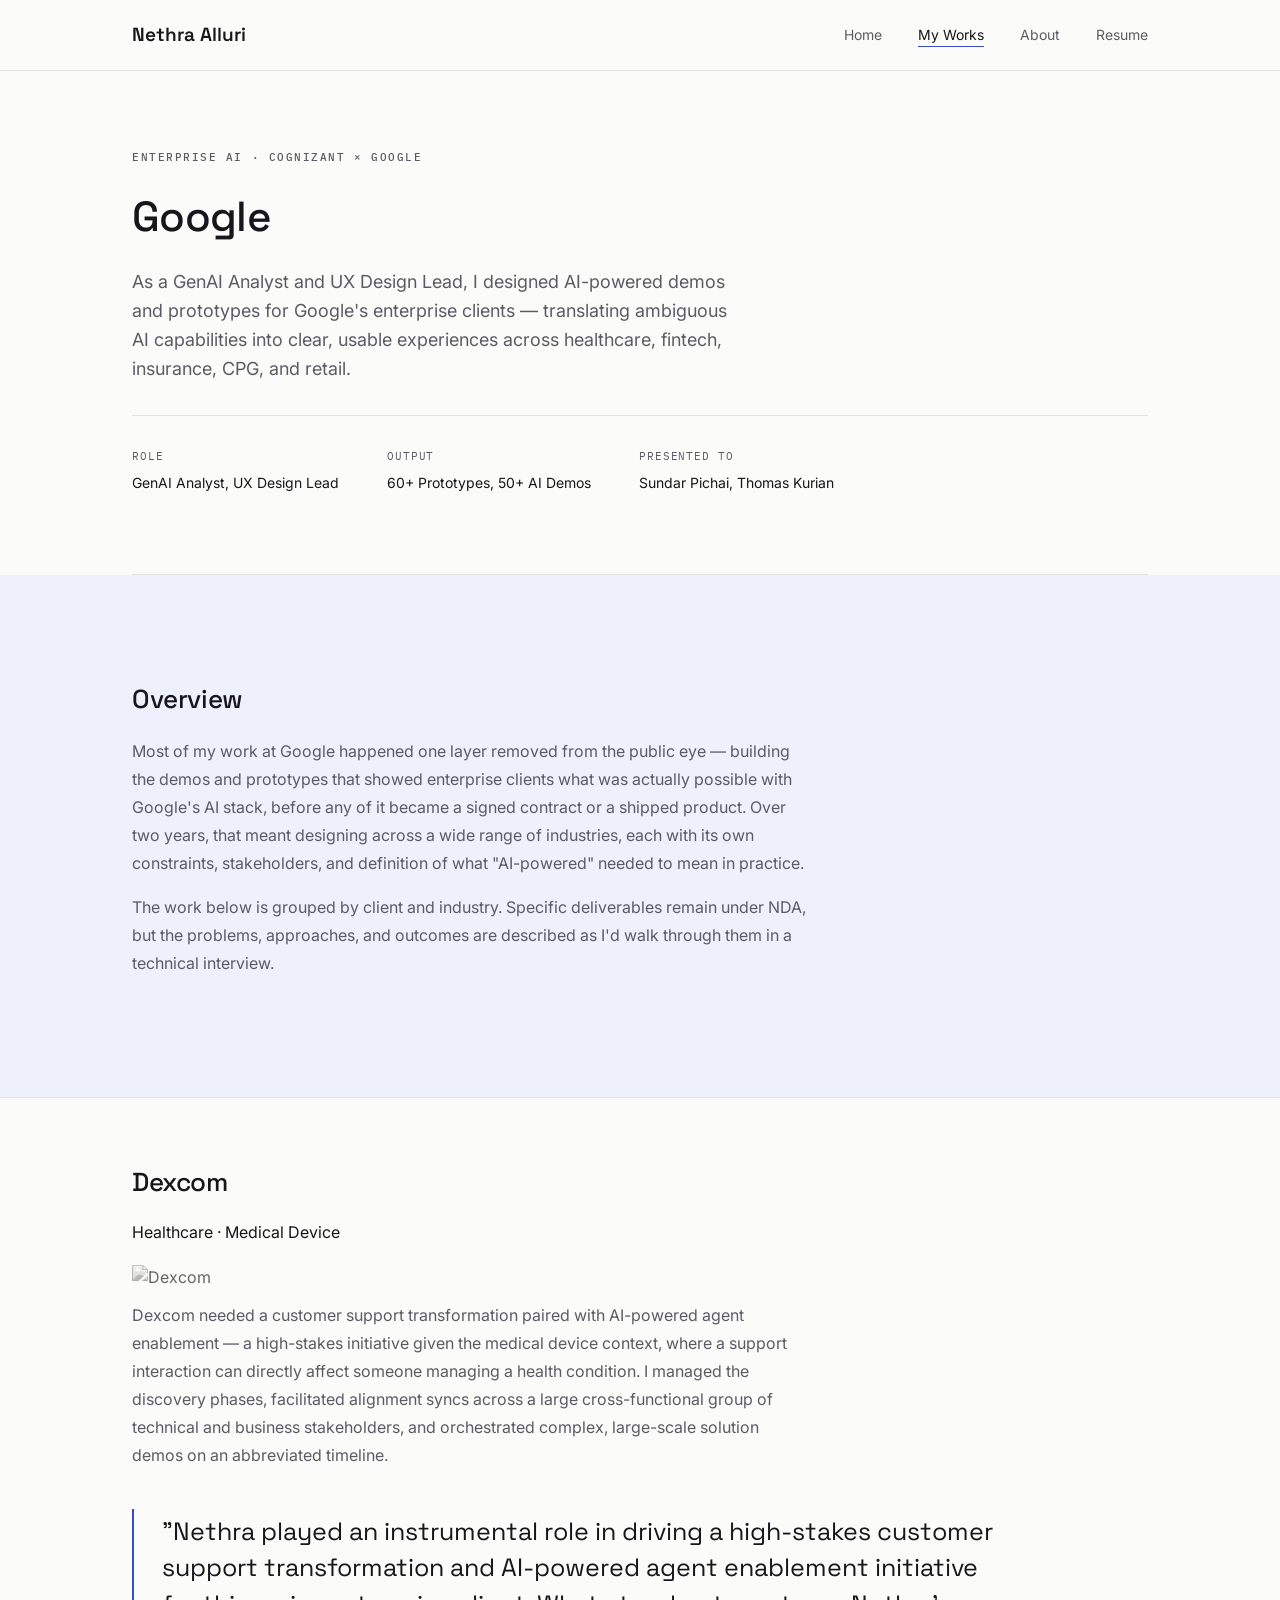
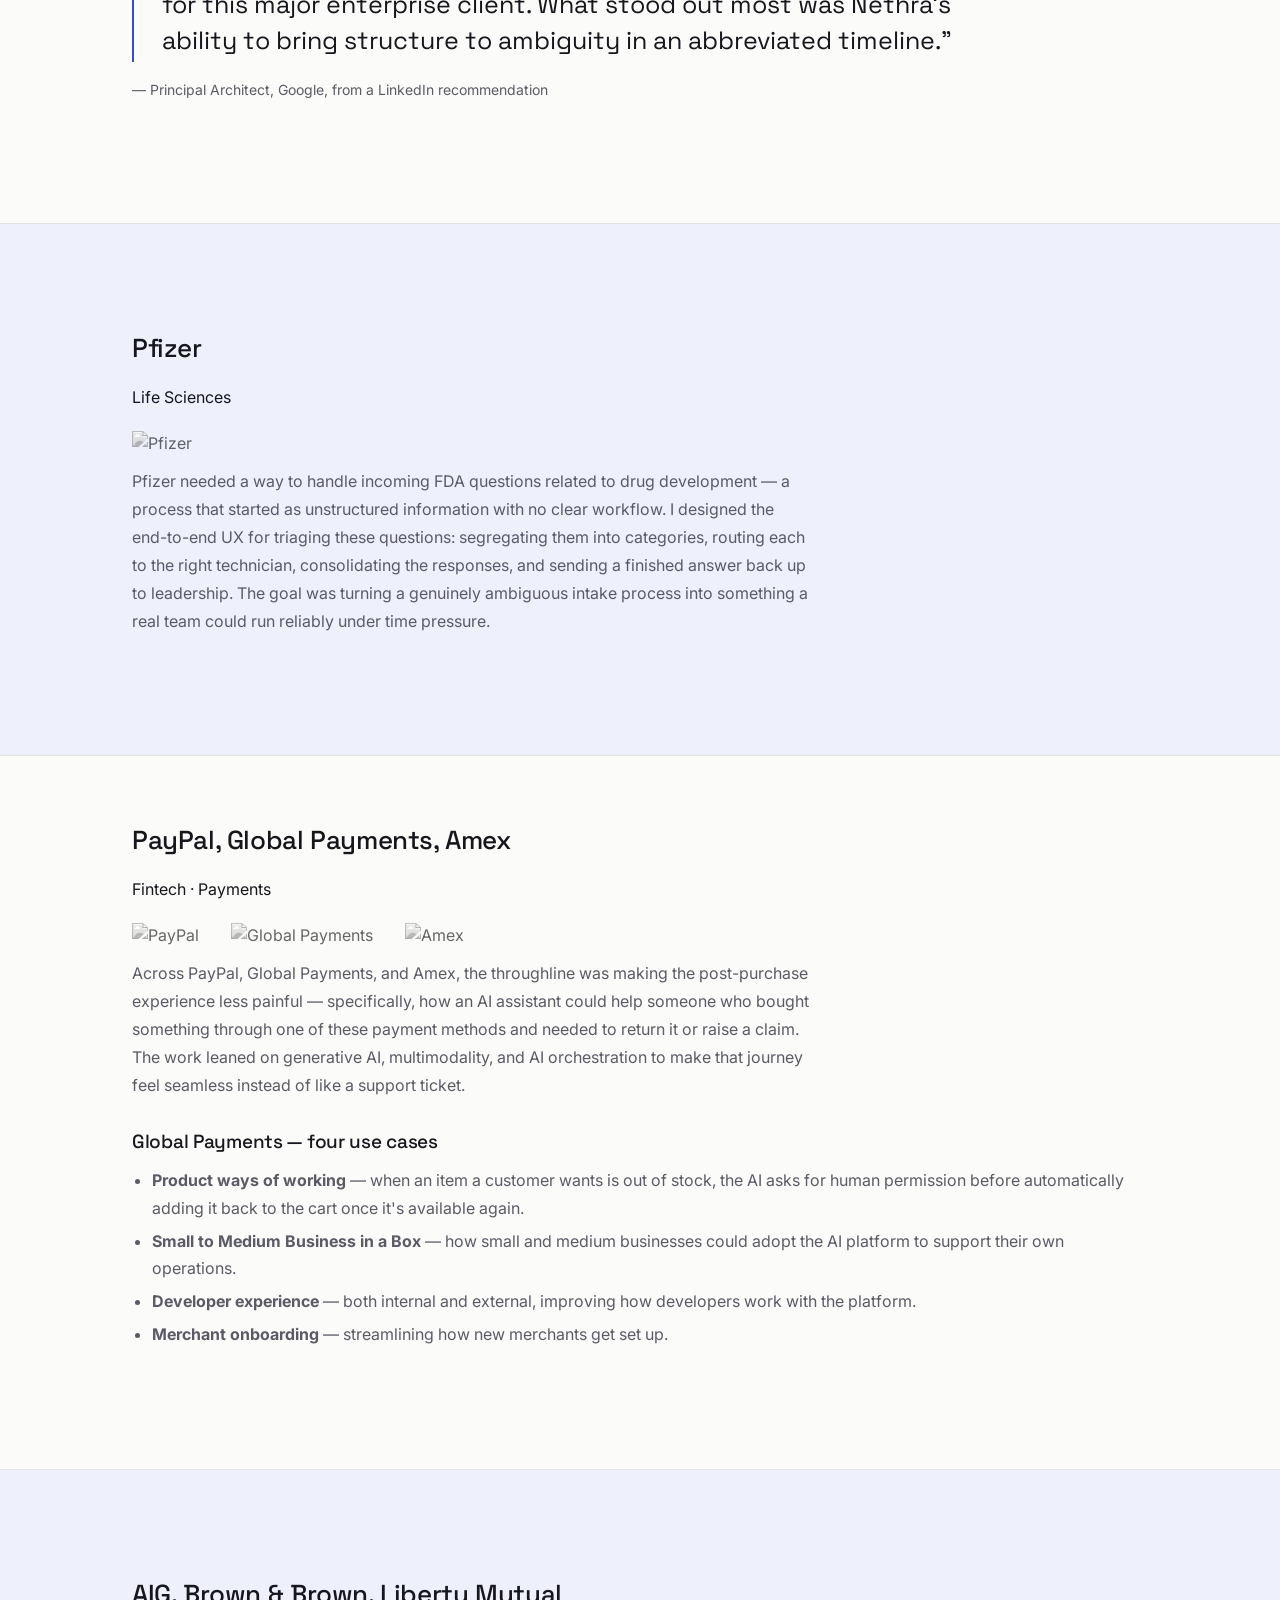
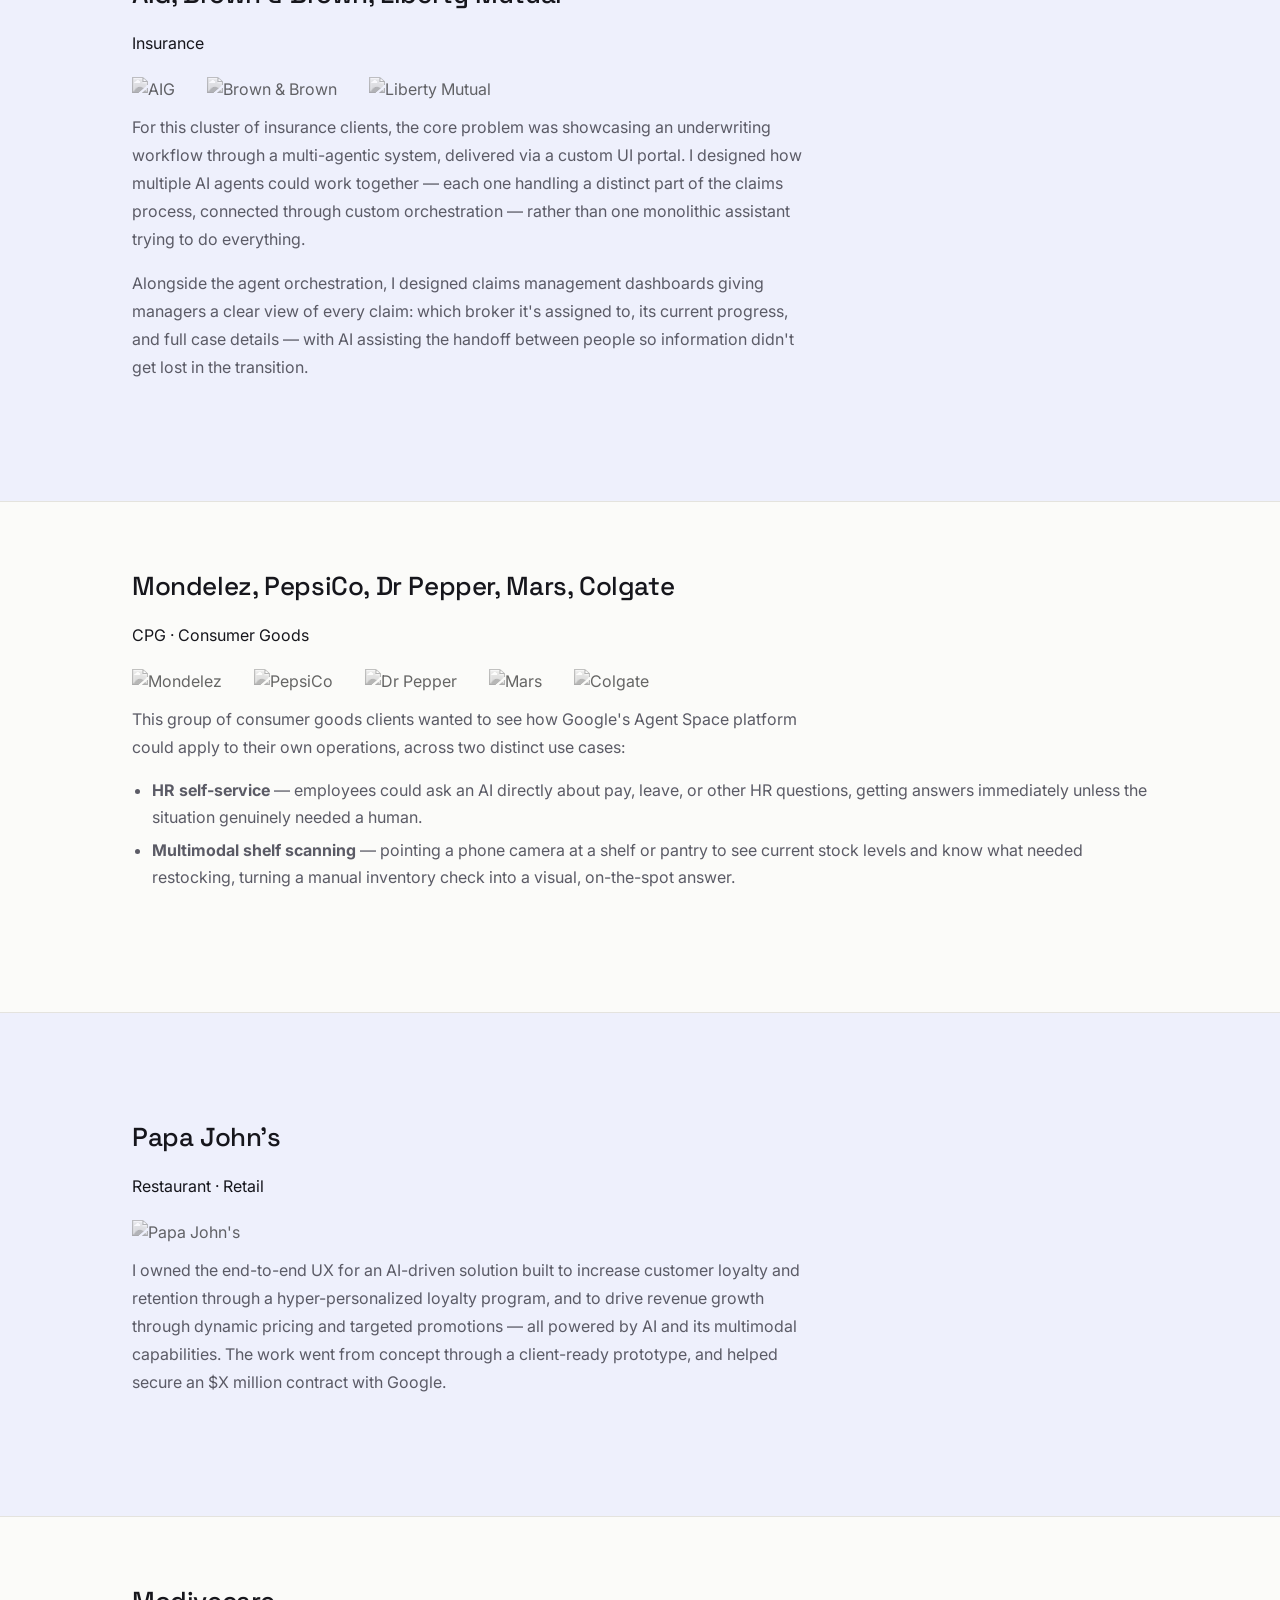
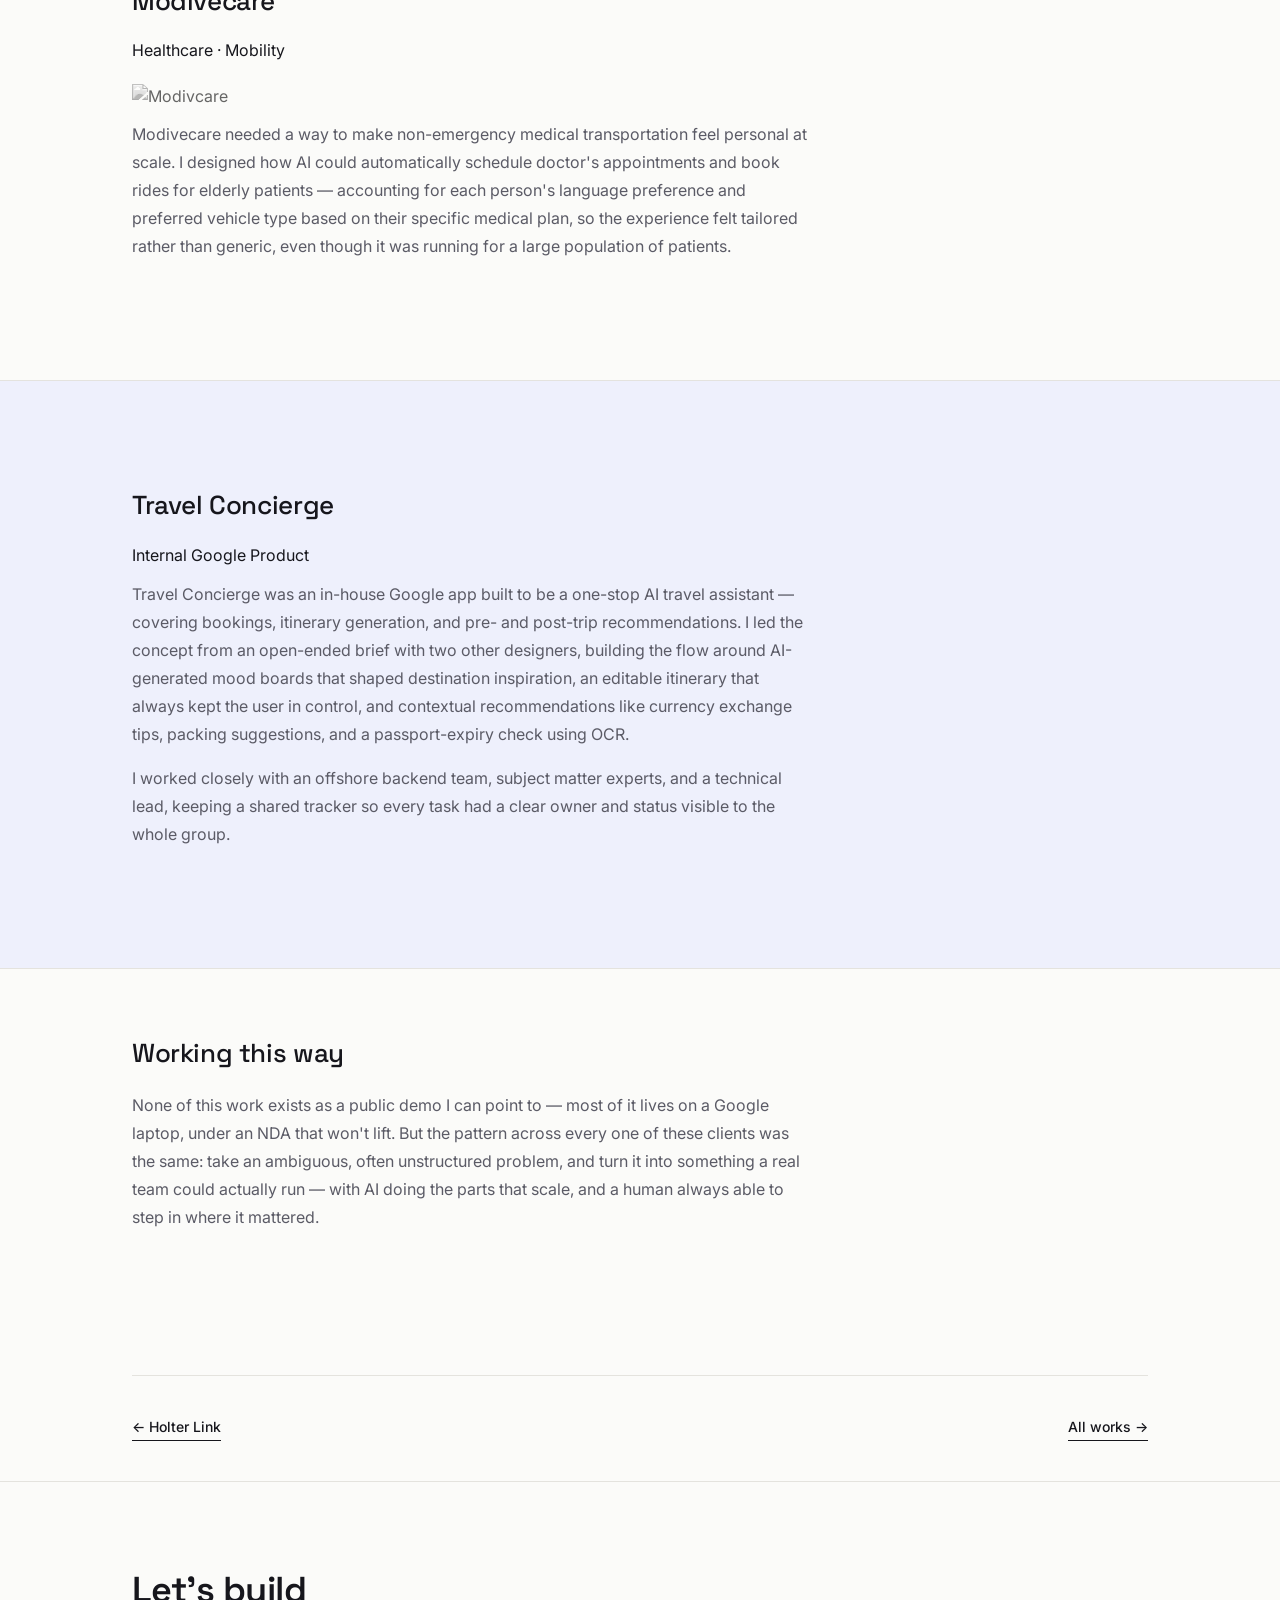
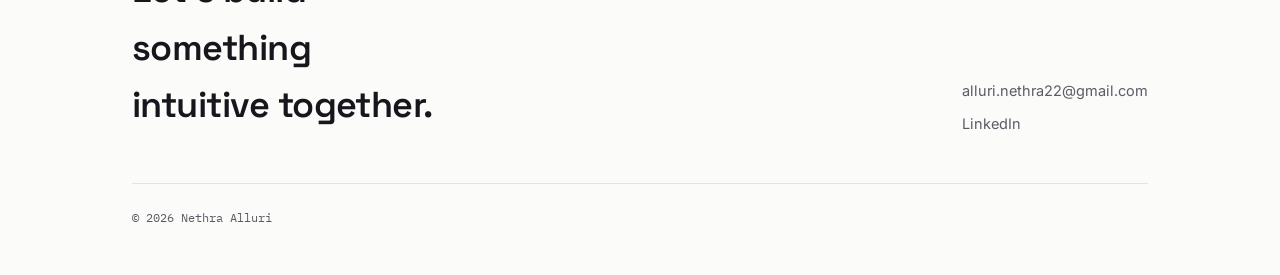
==== google-work.html @ 2f69470f "Add files via upload" ====
<!DOCTYPE html>
<html lang="en">
<head>
<meta charset="UTF-8">
<meta name="viewport" content="width=device-width, initial-scale=1.0">
<title>Google — Nethra Alluri</title>
<link rel="preconnect" href="https://fonts.googleapis.com">
<link rel="preconnect" href="https://fonts.gstatic.com" crossorigin>
<link href="https://fonts.googleapis.com/css2?family=Space+Grotesk:wght@400;500;600;700&family=Inter:wght@400;500;600&family=IBM+Plex+Mono:wght@400;500&display=swap" rel="stylesheet">
<link rel="stylesheet" href="styles.css">
</head>
<body>

<nav>
  <div class="nav-inner">
    <a href="index.html" class="nav-name">Nethra Alluri</a>
    <ul class="nav-links">
      <li><a href="index.html">Home</a></li>
      <li><a href="work.html" class="active">My Works</a></li>
      <li><a href="about.html">About</a></li>
      <li><a href="resume.pdf" target="_blank" rel="noopener">Resume</a></li>
    </ul>
  </div>
</nav>

<main>

<div class="wrap">
  <div class="cs-hero">
    <span class="eyebrow">Enterprise AI · Cognizant × Google</span>
    <h1>Google</h1>
    <p class="lede">As a GenAI Analyst and UX Design Lead, I designed AI-powered demos and prototypes for Google's enterprise clients — translating ambiguous AI capabilities into clear, usable experiences across healthcare, fintech, insurance, CPG, and retail.</p>
    <div class="cs-meta">
      <div><div class="meta-label">Role</div>GenAI Analyst, UX Design Lead</div>
      <div><div class="meta-label">Output</div>60+ Prototypes, 50+ AI Demos</div>
      <div><div class="meta-label">Presented To</div>Sundar Pichai, Thomas Kurian</div>
    </div>
  </div>
</div>

<section class="section prose section-band band-indigo" style="border-top:none; background:var(--accent-tint);">
<div class="wrap">
    <h2>Overview</h2>
    <p>Most of my work at Google happened one layer removed from the public eye — building the demos and prototypes that showed enterprise clients what was actually possible with Google's AI stack, before any of it became a signed contract or a shipped product. Over two years, that meant designing across a wide range of industries, each with its own constraints, stakeholders, and definition of what "AI-powered" needed to mean in practice.</p>
    <p>The work below is grouped by client and industry. Specific deliverables remain under NDA, but the problems, approaches, and outcomes are described as I'd walk through them in a technical interview.</p>
</div>
</section>

<section class="section prose" style="padding-top:64px;">
<div class="wrap">
    <h2>Dexcom</h2>
    <span class="m-label" style="margin-bottom:12px; display:block;">Healthcare · Medical Device</span>
    <div class="client-logos">
      <img src="https://logo.clearbit.com/dexcom.com" alt="Dexcom">
    </div>
    <p>Dexcom needed a customer support transformation paired with AI-powered agent enablement — a high-stakes initiative given the medical device context, where a support interaction can directly affect someone managing a health condition. I managed the discovery phases, facilitated alignment syncs across a large cross-functional group of technical and business stakeholders, and orchestrated complex, large-scale solution demos on an abbreviated timeline.</p>

    <div class="prompt-callout">"Nethra played an instrumental role in driving a high-stakes customer support transformation and AI-powered agent enablement initiative for this major enterprise client. What stood out most was Nethra's ability to bring structure to ambiguity in an abbreviated timeline."</div>
    <p style="font-size:14px; color:var(--ink-soft); margin-top:-24px;">— Principal Architect, Google, from a LinkedIn recommendation</p>
</div>
</section>

<section class="section prose section-band band-indigo" style="background:var(--accent-tint);">
<div class="wrap">
    <h2>Pfizer</h2>
    <span class="m-label" style="margin-bottom:12px; display:block;">Life Sciences</span>
    <div class="client-logos">
      <img src="https://logo.clearbit.com/pfizer.com" alt="Pfizer">
    </div>
    <p>Pfizer needed a way to handle incoming FDA questions related to drug development — a process that started as unstructured information with no clear workflow. I designed the end-to-end UX for triaging these questions: segregating them into categories, routing each to the right technician, consolidating the responses, and sending a finished answer back up to leadership. The goal was turning a genuinely ambiguous intake process into something a real team could run reliably under time pressure.</p>
</div>
</section>

<section class="section prose" style="padding-top:64px;">
<div class="wrap">
    <h2>PayPal, Global Payments, Amex</h2>
    <span class="m-label" style="margin-bottom:12px; display:block;">Fintech · Payments</span>
    <div class="client-logos">
      <img src="https://logo.clearbit.com/paypal.com" alt="PayPal">
      <img src="https://logo.clearbit.com/globalpayments.com" alt="Global Payments">
      <img src="https://logo.clearbit.com/americanexpress.com" alt="Amex">
    </div>
    <p>Across PayPal, Global Payments, and Amex, the throughline was making the post-purchase experience less painful — specifically, how an AI assistant could help someone who bought something through one of these payment methods and needed to return it or raise a claim. The work leaned on generative AI, multimodality, and AI orchestration to make that journey feel seamless instead of like a support ticket.</p>

    <h3>Global Payments — four use cases</h3>
    <ul>
      <li><strong>Product ways of working</strong> — when an item a customer wants is out of stock, the AI asks for human permission before automatically adding it back to the cart once it's available again.</li>
      <li><strong>Small to Medium Business in a Box</strong> — how small and medium businesses could adopt the AI platform to support their own operations.</li>
      <li><strong>Developer experience</strong> — both internal and external, improving how developers work with the platform.</li>
      <li><strong>Merchant onboarding</strong> — streamlining how new merchants get set up.</li>
    </ul>
</div>
</section>

<section class="section prose section-band band-indigo" style="background:var(--accent-tint);">
<div class="wrap">
    <h2>AIG, Brown &amp; Brown, Liberty Mutual</h2>
    <span class="m-label" style="margin-bottom:12px; display:block;">Insurance</span>
    <div class="client-logos">
      <img src="https://logo.clearbit.com/aig.com" alt="AIG">
      <img src="https://logo.clearbit.com/bbrown.com" alt="Brown & Brown">
      <img src="https://logo.clearbit.com/libertymutual.com" alt="Liberty Mutual">
    </div>
    <p>For this cluster of insurance clients, the core problem was showcasing an underwriting workflow through a multi-agentic system, delivered via a custom UI portal. I designed how multiple AI agents could work together — each one handling a distinct part of the claims process, connected through custom orchestration — rather than one monolithic assistant trying to do everything.</p>
    <p>Alongside the agent orchestration, I designed claims management dashboards giving managers a clear view of every claim: which broker it's assigned to, its current progress, and full case details — with AI assisting the handoff between people so information didn't get lost in the transition.</p>
</div>
</section>

<section class="section prose" style="padding-top:64px;">
<div class="wrap">
    <h2>Mondelez, PepsiCo, Dr Pepper, Mars, Colgate</h2>
    <span class="m-label" style="margin-bottom:12px; display:block;">CPG · Consumer Goods</span>
    <div class="client-logos">
      <img src="https://logo.clearbit.com/mondelezinternational.com" alt="Mondelez">
      <img src="https://logo.clearbit.com/pepsico.com" alt="PepsiCo">
      <img src="https://logo.clearbit.com/drpepper.com" alt="Dr Pepper">
      <img src="https://logo.clearbit.com/mars.com" alt="Mars">
      <img src="https://logo.clearbit.com/colgate.com" alt="Colgate">
    </div>
    <p>This group of consumer goods clients wanted to see how Google's Agent Space platform could apply to their own operations, across two distinct use cases:</p>
    <ul>
      <li><strong>HR self-service</strong> — employees could ask an AI directly about pay, leave, or other HR questions, getting answers immediately unless the situation genuinely needed a human.</li>
      <li><strong>Multimodal shelf scanning</strong> — pointing a phone camera at a shelf or pantry to see current stock levels and know what needed restocking, turning a manual inventory check into a visual, on-the-spot answer.</li>
    </ul>
</div>
</section>

<section class="section prose section-band band-indigo" style="background:var(--accent-tint);">
<div class="wrap">
    <h2>Papa John's</h2>
    <span class="m-label" style="margin-bottom:12px; display:block;">Restaurant · Retail</span>
    <div class="client-logos">
      <img src="https://logo.clearbit.com/papajohns.com" alt="Papa John's">
    </div>
    <p>I owned the end-to-end UX for an AI-driven solution built to increase customer loyalty and retention through a hyper-personalized loyalty program, and to drive revenue growth through dynamic pricing and targeted promotions — all powered by AI and its multimodal capabilities. The work went from concept through a client-ready prototype, and helped secure an $X million contract with Google.</p>
</div>
</section>

<section class="section prose" style="padding-top:64px;">
<div class="wrap">
    <h2>Modivecare</h2>
    <span class="m-label" style="margin-bottom:12px; display:block;">Healthcare · Mobility</span>
    <div class="client-logos">
      <img src="https://logo.clearbit.com/modivcare.com" alt="Modivcare">
    </div>
    <p>Modivecare needed a way to make non-emergency medical transportation feel personal at scale. I designed how AI could automatically schedule doctor's appointments and book rides for elderly patients — accounting for each person's language preference and preferred vehicle type based on their specific medical plan, so the experience felt tailored rather than generic, even though it was running for a large population of patients.</p>
</div>
</section>

<section class="section prose section-band band-indigo" style="background:var(--accent-tint);">
<div class="wrap">
    <h2>Travel Concierge</h2>
    <span class="m-label" style="margin-bottom:12px; display:block;">Internal Google Product</span>
    <p>Travel Concierge was an in-house Google app built to be a one-stop AI travel assistant — covering bookings, itinerary generation, and pre- and post-trip recommendations. I led the concept from an open-ended brief with two other designers, building the flow around AI-generated mood boards that shaped destination inspiration, an editable itinerary that always kept the user in control, and contextual recommendations like currency exchange tips, packing suggestions, and a passport-expiry check using OCR.</p>
    <p>I worked closely with an offshore backend team, subject matter experts, and a technical lead, keeping a shared tracker so every task had a clear owner and status visible to the whole group.</p>
</div>
</section>

<section class="section prose" style="padding-top:64px;">
<div class="wrap">
    <h2>Working this way</h2>
    <p>None of this work exists as a public demo I can point to — most of it lives on a Google laptop, under an NDA that won't lift. But the pattern across every one of these clients was the same: take an ambiguous, often unstructured problem, and turn it into something a real team could actually run — with AI doing the parts that scale, and a human always able to step in where it mattered.</p>
</div>
</section>

<div class="wrap">
  <div class="cs-nav-footer">
    <a href="icarus-nova.html">← Holter Link</a>
    <a href="work.html">All works →</a>
  </div>
</div>

</main>

<footer>
  <div class="wrap">
    <div class="footer-top">
      <h2>Let's build something intuitive together.</h2>
      <div class="footer-links">
        <a href="mailto:alluri.nethra22@gmail.com">alluri.nethra22@gmail.com</a>
        <a href="https://www.linkedin.com/in/nethra-alluri-b3a772188" target="_blank" rel="noopener">LinkedIn</a>
      </div>
    </div>
    <div class="footer-bottom">
      <span>© 2026 Nethra Alluri</span>
    </div>
  </div>
</footer>

<script src="script.js"></script>
</body>
</html>
---- styles.css ----
:root{
  --bg: #FBFBF9;
  --ink: #16161C;
  --ink-soft: #5B5B66;
  --accent: #3B4CCB;
  --accent-tint: #EEF0FC;
  --line: #E4E3DE;
  --white: #FFFFFF;
}
* { margin:0; padding:0; box-sizing:border-box; }
html { scroll-behavior:smooth; }
body{
  background:var(--bg); color:var(--ink); font-family:'Inter', sans-serif;
  font-size:16px; line-height:1.6; -webkit-font-smoothing:antialiased;
}
@media (prefers-reduced-motion: reduce){
  html{ scroll-behavior:auto; }
  *{ animation:none !important; transition:none !important; }
}
h1,h2,h3{ font-family:'Space Grotesk', sans-serif; font-weight:500; letter-spacing:-0.015em; }
.eyebrow{
  font-family:'IBM Plex Mono', monospace; font-size:11px; letter-spacing:0.14em;
  text-transform:uppercase; color:var(--ink-soft); font-weight:500;
}
a{ color:inherit; text-decoration:none; cursor:pointer; }
.wrap{ max-width:1080px; margin:0 auto; padding:0 32px; }

/* NAV */
nav{
  position:sticky; top:0; z-index:50; background:rgba(251,251,249,0.88);
  backdrop-filter:blur(8px); border-bottom:1px solid var(--line);
}
.nav-inner{
  max-width:1080px; margin:0 auto; padding:20px 32px;
  display:flex; align-items:center; justify-content:space-between;
}
.nav-name{ font-family:'Space Grotesk', sans-serif; font-size:19px; font-weight:600; }
.nav-links{ display:flex; gap:36px; list-style:none; }
.nav-links a{ font-size:14px; color:var(--ink-soft); position:relative; padding-bottom:4px; }
.nav-links a.active{ color:var(--ink); }
.nav-links a::after{
  content:''; position:absolute; left:0; bottom:0; width:0; height:1px;
  background:var(--accent); transition:width .25s ease;
}
.nav-links a:hover{ color:var(--ink); }
.nav-links a:hover::after, .nav-links a.active::after{ width:100%; }

/* HERO */
.hero-band{
  background:linear-gradient(120deg, #FBDCE3 0%, #E7DCF6 32%, #D8E6F3 62%, #DCF0E6 100%);
  padding:64px 0 0;
}
.hero{
  padding:56px 0 96px; display:grid; grid-template-columns:1.2fr 0.8fr;
  gap:56px; align-items:center;
}
.hero-clip{
  width:100%; max-width:260px; aspect-ratio:3/4; margin-left:auto;
  border-radius:6px; overflow:hidden; border:1px solid var(--line);
}
.hero-clip video{ width:100%; height:100%; object-fit:cover; display:block; }
.hero-arch-wrap{ position:relative; display:flex; justify-content:center; padding-top:40px; }
.hero-arch{
  position:relative; width:100%; max-width:280px; aspect-ratio:3/4;
  border-radius:140px 140px 4px 4px; overflow:hidden;
  background:#C99A55;
}
.hero-arch::before{
  content:''; position:absolute; inset:0;
  background:#C99A55; z-index:0;
}
.hero-arch img{
  position:relative; z-index:1; width:100%; height:100%; object-fit:cover;
  object-position:center 20%;
}
.hero-arch-word{
  position:absolute; top:-6px; left:50%; transform:translateX(-50%);
  font-family:'Space Grotesk', sans-serif; font-weight:600; font-size:52px;
  letter-spacing:-0.02em; color:var(--ink); white-space:nowrap; z-index:2;
  pointer-events:none;
}
.hero h1{ font-size:52px; line-height:1.12; font-weight:500; max-width:12ch; }
.hero-sub{ margin-top:28px; font-size:18px; color:var(--ink-soft); max-width:46ch; line-height:1.65; }
.hero-cta{ margin-top:36px; display:flex; gap:16px; }
.btn{
  display:inline-block; padding:13px 26px; font-size:14px; font-weight:500;
  border-radius:2px; transition:all .2s ease; border:1px solid transparent;
}
.btn-primary{ background:var(--ink); color:var(--white); }
.btn-primary:hover{ background:var(--accent); }
.btn-ghost{ border:1px solid var(--line); color:var(--ink); }
.btn-ghost:hover{ border-color:var(--ink); }

/* PAGE HEADER (for About / Work pages) */
.page-header{ padding:72px 0 56px; border-bottom:1px solid var(--line); }
.page-header h1{ font-size:44px; margin-top:14px; }

/* SECTIONS */
.section{ padding:104px 0; border-top:1px solid var(--line); }
.section:first-child{ border-top:none; }
.section-head{ margin-bottom:48px; }
.section-head .eyebrow{ margin-bottom:14px; display:block; }
.section-head h2{ font-size:32px; font-weight:600; }

/* FEATURED AI VIDEO */
.video-block{ display:grid; grid-template-columns:0.95fr 1.05fr; gap:56px; align-items:center; }
.video-frame{
  position:relative; width:100%; aspect-ratio:16/9; border:1px solid var(--line);
  background:var(--ink); overflow:hidden;
}
.video-frame video{ width:100%; height:100%; object-fit:cover; display:block; }
.video-copy p{ color:var(--ink-soft); font-size:15.5px; margin-top:16px; max-width:44ch; }

/* PROJECTS */
.projects{ display:flex; flex-direction:column; }
.project-row{
  display:grid; grid-template-columns:70px 220px 1fr; gap:32px; align-items:center;
  padding:32px 0; border-top:1px solid var(--line);
}
.project-row:first-child{ border-top:none; }
.project-num{ font-family:'IBM Plex Mono', monospace; font-size:13px; color:var(--accent); }
.project-thumb{ width:220px; height:130px; object-fit:cover; border:1px solid var(--line); background:var(--line); }
.project-info h3{ font-size:21px; font-weight:600; margin-bottom:6px; }
.project-info h3 a:hover{ color:var(--accent); }
.project-info .tag{
  font-family:'IBM Plex Mono', monospace; font-size:11.5px; color:var(--ink-soft);
  text-transform:uppercase; letter-spacing:0.08em; margin-bottom:10px; display:block;
}
.project-info p{ font-size:14.5px; color:var(--ink-soft); max-width:54ch; }

/* ABOUT */
.about-block{ display:flex; gap:36px; align-items:center; }
.about-photo{ width:260px; height:260px; flex-shrink:0; object-fit:cover; border:1px solid var(--line); border-radius:6px; }
.about-copy p{ font-size:17px; color:var(--ink-soft); line-height:1.75; max-width:52ch; margin-bottom:16px; }

/* FOOTER */
footer{ padding:80px 0 48px; border-top:1px solid var(--line); }
.footer-top{
  display:flex; justify-content:space-between; align-items:end; flex-wrap:wrap;
  gap:32px; padding-bottom:48px;
}
footer h2{ font-size:36px; font-weight:600; max-width:14ch; }
.footer-links{ display:flex; flex-direction:column; gap:10px; align-items:flex-start; }
.footer-links a{ font-size:14.5px; color:var(--ink-soft); }
.footer-links a:hover{ color:var(--accent); }
.footer-bottom{
  display:flex; justify-content:space-between; padding-top:24px; border-top:1px solid var(--line);
  font-family:'IBM Plex Mono', monospace; font-size:12px; color:var(--ink-soft);
}

/* PLACEHOLDER BLOCKS (until real assets are added) */
.placeholder-block{
  display:flex; align-items:center; justify-content:center; text-align:center;
  background:var(--accent-tint); color:var(--ink-soft); font-size:12.5px;
  font-family:'IBM Plex Mono', monospace; padding:16px; line-height:1.6;
}

/* REVEAL ANIMATION */
.reveal{ opacity:0; transform:translateY(14px); transition:opacity .6s ease, transform .6s ease; }
.reveal.in{ opacity:1; transform:translateY(0); }

/* CASE STUDY PAGES */
.section-band{ padding-left:0; padding-right:0; }
.band-pink{ background:#FCEFF3; }
.band-indigo{ background:var(--bg); }
.band-peach{ background:#FCEFF3; }
.band-asu{ background:#EAD9DC; border-top:3px solid #8C1D40 !important; border-bottom:3px solid #8C1D40; }
.band-asu h2{ color:#7A1836; }
.band-water{ background:#E3EDF7; border-top:3px solid #3B6EA8 !important; border-bottom:3px solid #3B6EA8; }
.band-water h2{ color:#2C567F; }

.cs-hero{ padding:72px 0 48px; border-bottom:1px solid var(--line); }
.cs-hero h1{ font-size:42px; margin-top:14px; max-width:20ch; }
.cs-hero .lede{ font-size:18px; color:var(--ink-soft); margin-top:18px; max-width:56ch; line-height:1.6; }
.cs-meta{
  display:flex; gap:48px; flex-wrap:wrap; padding:32px 0; border-top:1px solid var(--line);
  margin-top:32px;
}
.cs-meta div{ font-size:14px; }
.cs-meta .meta-label{ font-family:'IBM Plex Mono', monospace; font-size:11px; color:var(--ink-soft);
  text-transform:uppercase; letter-spacing:0.08em; margin-bottom:6px; }
.cs-hero-img{ display:none; }

.laptop-mockup{ max-width:78%; margin:44px auto 0; }
.laptop-screen{
  border:10px solid #232327; border-radius:14px 14px 4px 4px; overflow:hidden;
  background:#000; aspect-ratio:16/10; box-shadow:0 20px 50px rgba(22,22,28,0.15);
}
.laptop-screen img{ width:100%; height:100%; object-fit:cover; object-position:top center; display:block; }
.laptop-base{
  height:16px; background:linear-gradient(#3d3d43, #1f1f23); border-radius:0 0 10px 10px;
  position:relative; margin:0 -4px;
}
.laptop-base::after{
  content:''; position:absolute; left:50%; top:0; transform:translateX(-50%);
  width:16%; height:100%; background:#141417; border-radius:0 0 5px 5px;
}

.prose h2{ font-size:26px; margin-bottom:16px; }
.prose h3{ font-size:19px; margin-bottom:10px; margin-top:28px; }
.prose p{ font-size:16px; color:var(--ink-soft); line-height:1.75; max-width:68ch; margin-bottom:16px; }
.prose ul{ padding-left:20px; margin-bottom:16px; }
.prose li{ font-size:16px; color:var(--ink-soft); line-height:1.7; margin-bottom:6px; }

.problem-list{ display:flex; flex-direction:column; gap:20px; margin:24px 0; }
.problem-item{ display:flex; gap:20px; align-items:flex-start; }
.problem-num{
  font-family:'IBM Plex Mono', monospace; font-size:14px; color:var(--accent);
  border:1px solid var(--line); width:32px; height:32px; display:flex; align-items:center;
  justify-content:center; flex-shrink:0;
}
.problem-item p{ margin:0; padding-top:5px; }

.finding-grid{ display:grid; grid-template-columns:repeat(3, 1fr); gap:28px; margin:28px 0 40px; align-items:start; }
.finding-item{ position:relative; }
.finding-badge{
  position:absolute; top:-14px; left:-14px; width:34px; height:34px; border-radius:50%;
  background:var(--ink); color:var(--white); font-family:'Space Grotesk', sans-serif;
  font-weight:600; font-size:15px; display:flex; align-items:center; justify-content:center;
  z-index:2; box-shadow:0 3px 8px rgba(22,22,28,0.25);
}
.finding-frame{
  height:320px; display:flex; align-items:center; justify-content:center;
  border:1px solid var(--line); border-radius:4px; background:var(--white); overflow:hidden;
}
.finding-frame img{ max-width:100%; max-height:100%; object-fit:contain; cursor:pointer; display:block; }
.finding-frame.finding-pair{ flex-direction:column; align-items:stretch; justify-content:flex-start; overflow-y:auto; }
.finding-frame.finding-pair img{ max-height:none; width:100%; margin-bottom:-1px; }
.finding-item img{ display:block; }
.finding-caption{
  font-style:italic; color:#C0367A; font-size:14px; margin-top:12px; line-height:1.5;
}

.prompt-callout{
  font-family:'Space Grotesk', sans-serif; font-size:25px; font-weight:400; line-height:1.45;
  color:var(--ink); border-left:2px solid var(--accent); padding:4px 0 4px 28px; margin:40px 0; max-width:54ch;
}

.gallery{ display:grid; grid-template-columns:repeat(2, 1fr); gap:16px; margin:28px 0 40px; }
.gallery img{ width:100%; aspect-ratio:4/3; border:1px solid var(--line); object-fit:cover; }
.gallery.single{ grid-template-columns:1fr; }
.gallery.single img{ aspect-ratio:16/9; }
.gallery.triple{ grid-template-columns:repeat(3, 1fr); }

.gallery-phones{
  display:flex; gap:20px; align-items:flex-end; justify-content:center; flex-wrap:wrap;
  margin:24px 0 40px; padding:24px; background:var(--white); border:1px solid var(--line); border-radius:8px;
}
.gallery-phones img{
  height:380px; width:auto; max-width:100%; object-fit:contain;
  border:1px solid var(--line); border-radius:10px;
}

.flow-row{ display:flex; gap:24px; margin:28px 0 40px; align-items:flex-start; justify-content:center; flex-wrap:wrap; }
.flow-item{ flex:1 1 260px; max-width:400px; }
.flow-item .flow-label{
  font-family:'IBM Plex Mono', monospace; font-size:12px; text-transform:uppercase;
  letter-spacing:0.06em; color:var(--ink-soft); margin-bottom:12px; text-align:center;
}
.flow-item img{
  width:100%; height:auto; display:block; cursor:pointer;
  border:1px solid var(--line); border-radius:8px; box-shadow:0 8px 24px rgba(22,22,28,0.08);
}

.band-snack{ background:#FBEBDC; border-top:3px solid #C9762E !important; border-bottom:3px solid #C9762E; }
.band-snack h2{ color:#A15C1F; }
.band-teal{ background:#DFF2F0; border-top:3px solid #1C7A72 !important; border-bottom:3px solid #1C7A72; }
.band-teal h2{ color:#155F58; }

.carousel-3d{ position:relative; margin:28px 0 48px; overflow:hidden; border-radius:8px; }
.carousel-track{
  position:relative; height:560px; display:flex; align-items:center; justify-content:center;
  perspective:1600px;
}
.carousel-track img{
  position:absolute; max-width:440px; max-height:520px; width:auto; height:auto;
  border:1px solid var(--line); border-radius:6px; background:var(--white);
  box-shadow:0 10px 30px rgba(22,22,28,0.12); cursor:pointer;
  transition:transform .45s cubic-bezier(.22,.68,0,1.01), opacity .45s ease, box-shadow .45s ease;
}
.carousel-track img.is-center{ box-shadow:0 16px 40px rgba(22,22,28,0.18); }
.carousel-controls{ display:flex; justify-content:center; gap:16px; margin-top:20px; }
.carousel-btn{
  width:44px; height:44px; border-radius:50%; border:1px solid var(--line); background:var(--bg);
  display:flex; align-items:center; justify-content:center; cursor:pointer; transition:all .2s ease;
  font-size:16px; color:var(--ink);
}
.carousel-btn:hover{ border-color:var(--ink); background:var(--ink); color:var(--white); }

.lightbox{
  position:fixed; inset:0; background:rgba(20,20,24,0.94); z-index:200;
  display:none; align-items:center; justify-content:center; padding:48px;
}
.lightbox.open{ display:flex; }
.lightbox img{
  max-width:92vw; max-height:88vh; border-radius:6px; box-shadow:0 24px 70px rgba(0,0,0,0.5);
}
.lightbox-close{
  position:absolute; top:28px; right:36px; width:44px; height:44px; border-radius:50%;
  border:1px solid rgba(255,255,255,0.3); background:transparent; color:var(--white);
  font-size:18px; cursor:pointer; display:flex; align-items:center; justify-content:center;
  transition:background .2s ease;
}
.lightbox-close:hover{ background:rgba(255,255,255,0.12); }

.method-grid{ display:grid; grid-template-columns:repeat(2, 1fr); gap:8px; background:transparent; margin:24px 0 40px; border:none; }
.method-card{ background:var(--white); padding:26px; border:1px solid var(--line); border-top:3px solid #3B6EA8; border-radius:6px; }
.method-card:nth-child(4n+1), .method-card:nth-child(4n){ background:#F1F6FB; border-color:#D8E5F0; border-top-color:#3B6EA8; }
.method-card img{
  width:100%; height:150px; object-fit:cover; object-position:top; border-radius:4px; margin-bottom:16px;
  border:1px solid var(--line); cursor:pointer; transition:opacity .2s ease;
}
.method-card img:hover{ opacity:0.85; }
.method-card h4{ font-family:'Space Grotesk', sans-serif; font-size:16px; font-weight:600; margin-bottom:10px; }
.method-card .m-label{ font-family:'IBM Plex Mono', monospace; font-size:10.5px; color:var(--ink-soft);
  text-transform:uppercase; letter-spacing:0.1em; margin-bottom:4px; display:block; font-weight:500; }
.method-card p{ font-size:13.5px; color:var(--ink-soft); line-height:1.6; margin-bottom:8px; }

.team-photos{ display:grid; grid-template-columns:repeat(3, 1fr); gap:16px; max-width:420px; margin:24px 0; }
.team-photos img{
  width:100%; aspect-ratio:3/4; object-fit:cover; object-position:center top;
  border:1px solid var(--line); display:block; filter:grayscale(100%);
}
.team-row{ display:flex; gap:12px; margin-top:20px; flex-wrap:wrap; }
.team-chip{
  font-family:'IBM Plex Mono', monospace; font-size:12.5px; color:var(--ink-soft);
  border:1px solid var(--line); padding:8px 14px;
}

.cs-nav-footer{
  display:flex; justify-content:space-between; padding:40px 0; border-top:1px solid var(--line); margin-top:24px;
}
.cs-nav-footer a{ font-size:14px; font-weight:500; border-bottom:1px solid var(--ink); padding-bottom:2px; }
.cs-nav-footer a:hover{ color:var(--accent); border-color:var(--accent); }

.testimonials{ padding:64px 0 110px; background:var(--accent-tint); position:relative; overflow:hidden; }
.testimonials-head{ margin-bottom:48px; padding:0 90px; }
.testimonials-head h2{
  font-family:'Playfair Display', serif; font-style:italic; font-weight:700;
  font-size:72px; color:var(--ink); letter-spacing:-0.01em; line-height:1.1;
}
.testimonial-slide{ display:none; max-width:760px; padding:0 90px; }
.testimonial-slide.active{ display:block; }
.testimonial-quote{
  font-family:'Inter', sans-serif; font-size:22px; font-weight:400; line-height:1.65;
  color:var(--ink-soft); margin-bottom:36px; text-align:left;
}
.testimonial-name{ font-size:16px; font-weight:600; }
.testimonial-name a{ color:var(--ink); text-decoration:underline; text-underline-offset:3px; }
.testimonial-name a:hover{ color:var(--accent); }
.testimonial-title{ font-size:14px; font-style:italic; color:var(--ink-soft); margin-top:2px; }
.testimonial-arrow{
  position:absolute; top:50%; transform:translateY(-50%);
  border:none; background:transparent; box-shadow:none;
  color:var(--ink-soft); font-size:32px; line-height:1; cursor:pointer;
  padding:8px; transition:color .2s ease; z-index:2;
}
.testimonial-arrow:hover{ color:var(--ink); }
.testimonial-arrow.prev{ left:20px; }
.testimonial-arrow.next{ right:20px; }

.client-logos{ display:flex; align-items:center; gap:32px; flex-wrap:wrap; margin:20px 0 8px; }
.client-logos img{
  height:28px; width:auto; object-fit:contain; filter:grayscale(100%); opacity:0.65;
  transition:all .2s ease;
}
.client-logos img:hover{ filter:grayscale(0%); opacity:1; }

/* RESPONSIVE */
@media (max-width: 860px){
  .nav-links{ display:none; }
  .hero{ grid-template-columns:1fr; gap:32px; padding:96px 0 64px; }
  .hero h1{ font-size:36px; max-width:none; }
  .hero-clip{ max-width:180px; margin:0; }
  .hero-arch-wrap{ padding-top:20px; }
  .hero-arch{ max-width:220px; }
  .hero-arch-word{ font-size:38px; }
  .page-header h1{ font-size:32px; }
  .video-block{ grid-template-columns:1fr; }
  .project-row{ grid-template-columns:1fr; gap:14px; }
  .project-thumb{ width:100%; height:180px; }
  .project-num{ display:none; }
  .about-block{ flex-direction:column; align-items:flex-start; }
  .about-photo{ width:100%; height:auto; aspect-ratio:1/1; max-width:280px; }
  .footer-top{ flex-direction:column; align-items:flex-start; }
  .wrap{ padding:0 20px; }
  .cs-hero h1{ font-size:30px; }
  .gallery, .gallery.triple{ grid-template-columns:1fr; }
  .finding-grid{ grid-template-columns:1fr; }
  .method-grid{ grid-template-columns:1fr; }
  .prompt-callout{ font-size:20px; padding:24px; }
  .cs-meta{ gap:28px; }
  .testimonials{ padding:40px 0 72px; }
  .testimonials-head{ padding:0 50px; }
  .testimonials-head h2{ font-size:34px; }
  .testimonial-slide{ padding:0 50px; }
  .testimonial-quote{ font-size:17px; }
  .testimonial-arrow{ font-size:24px; }
  .testimonial-arrow.prev{ left:6px; }
  .testimonial-arrow.next{ right:6px; }
}
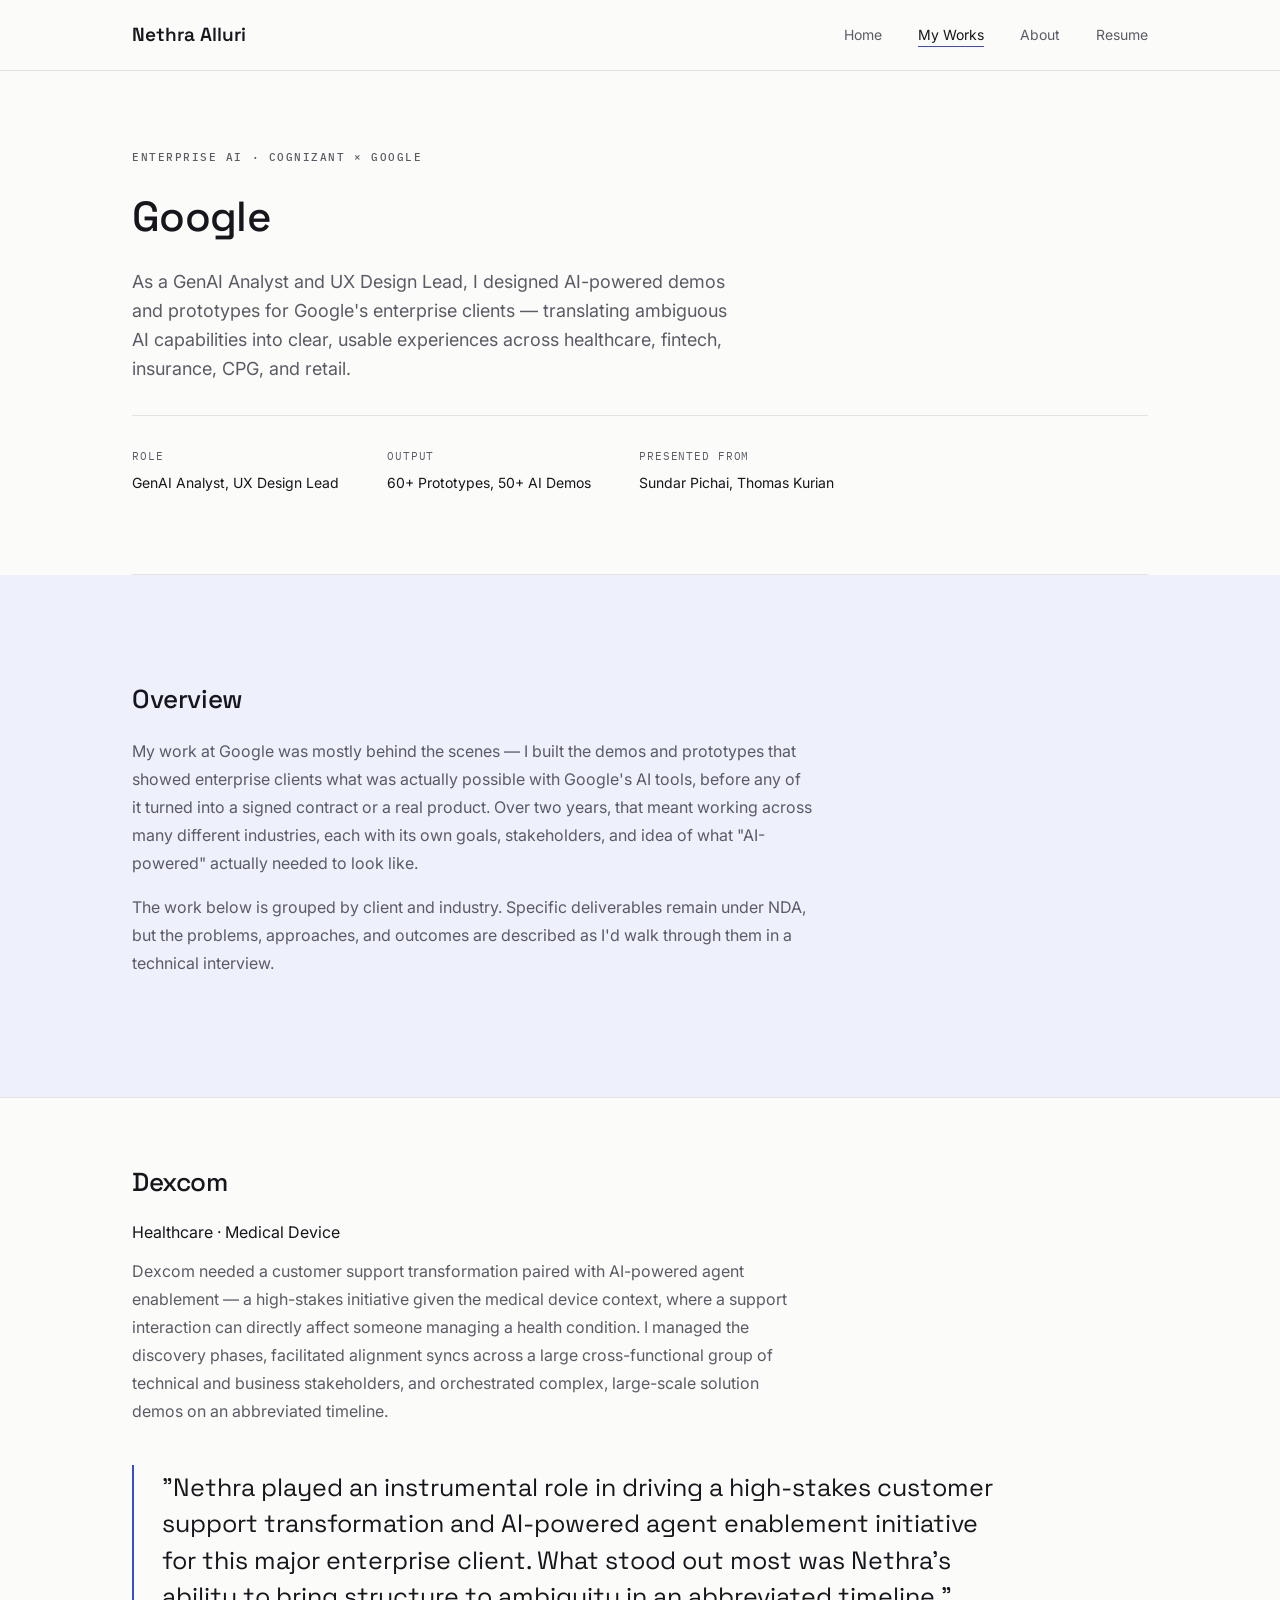
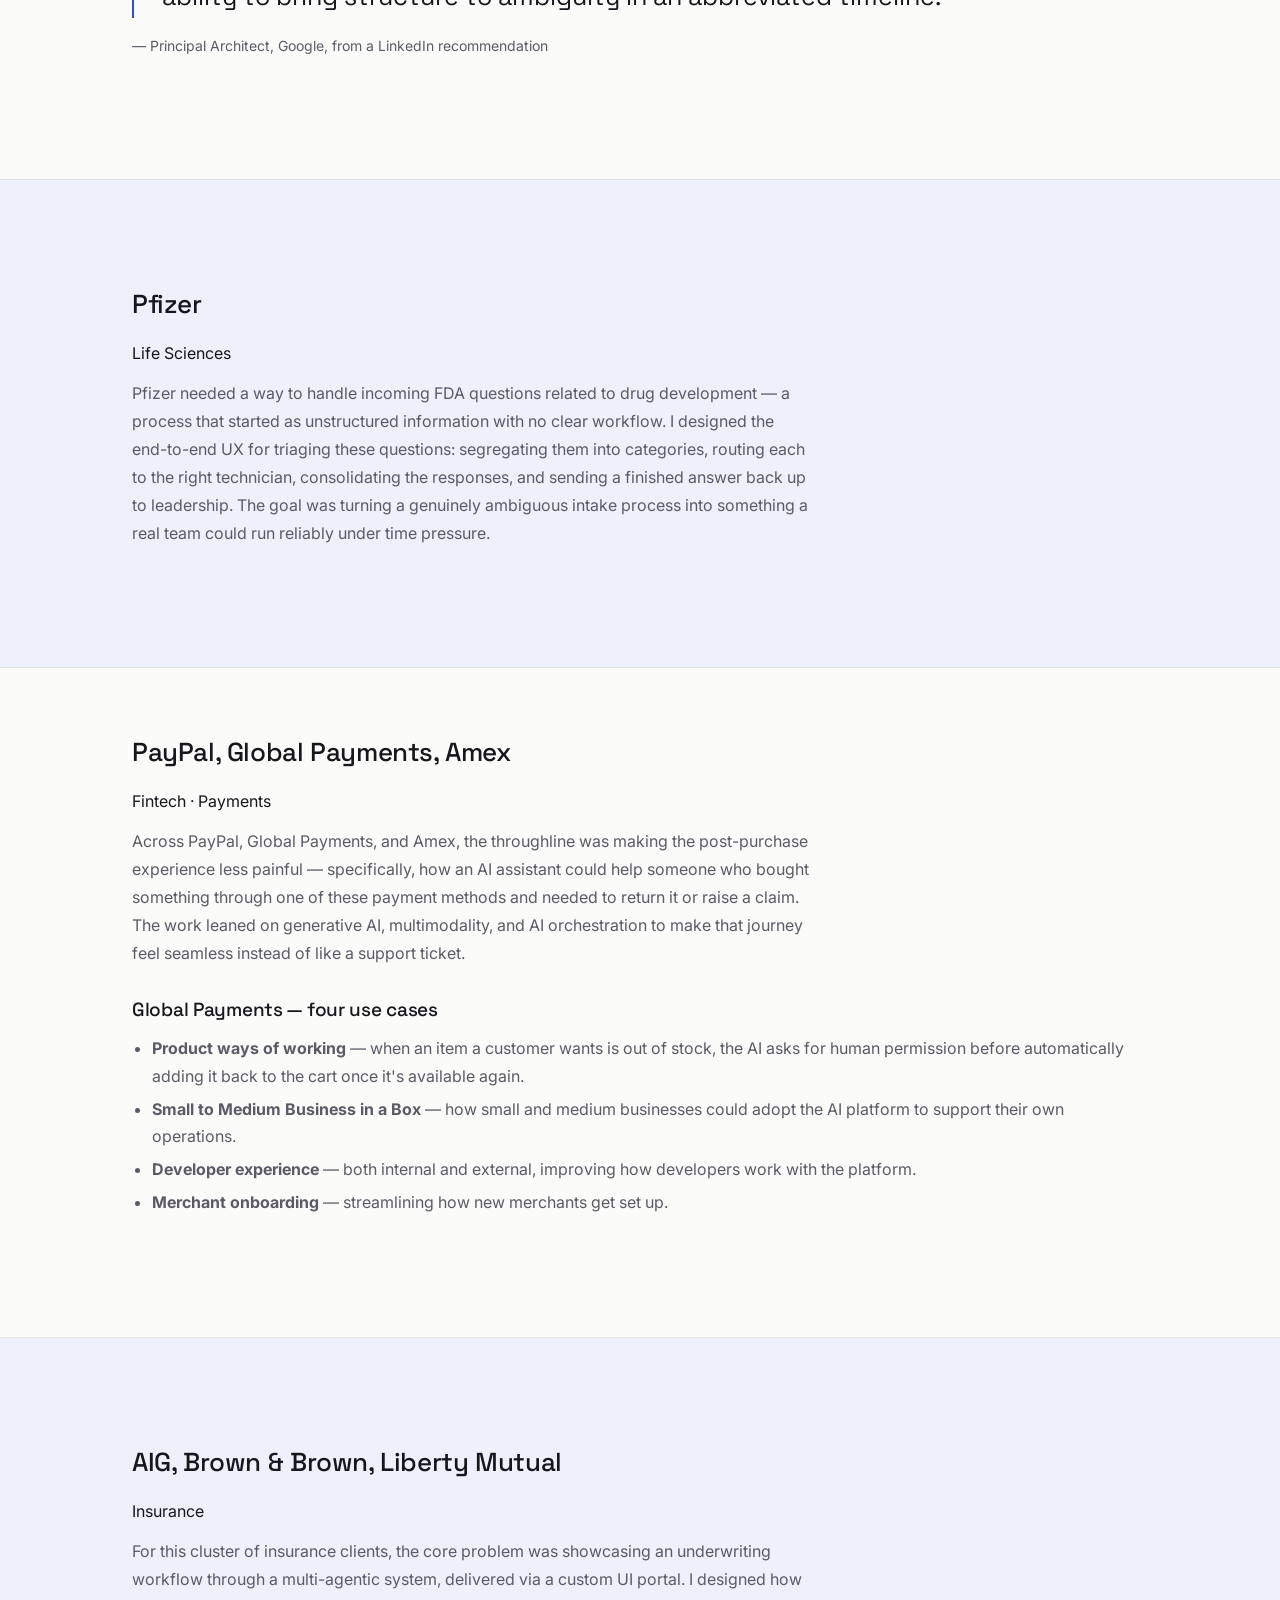
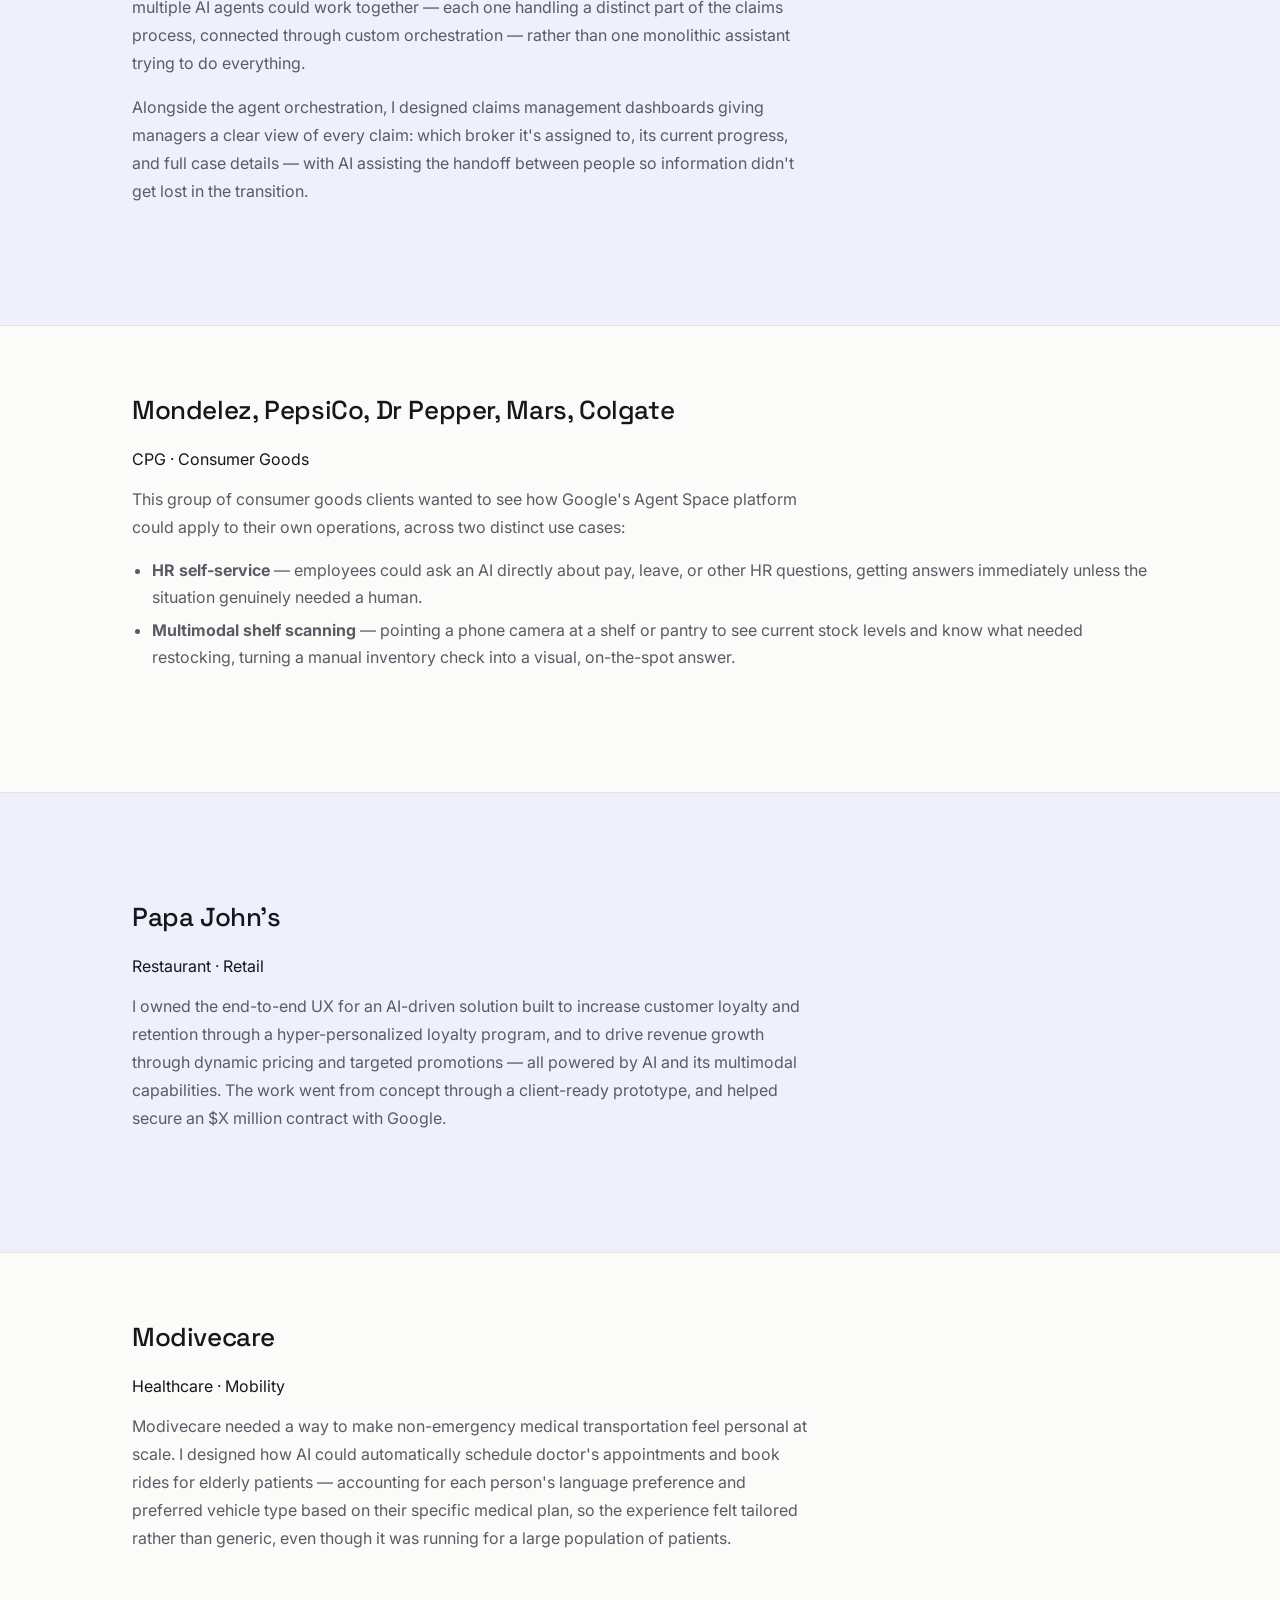
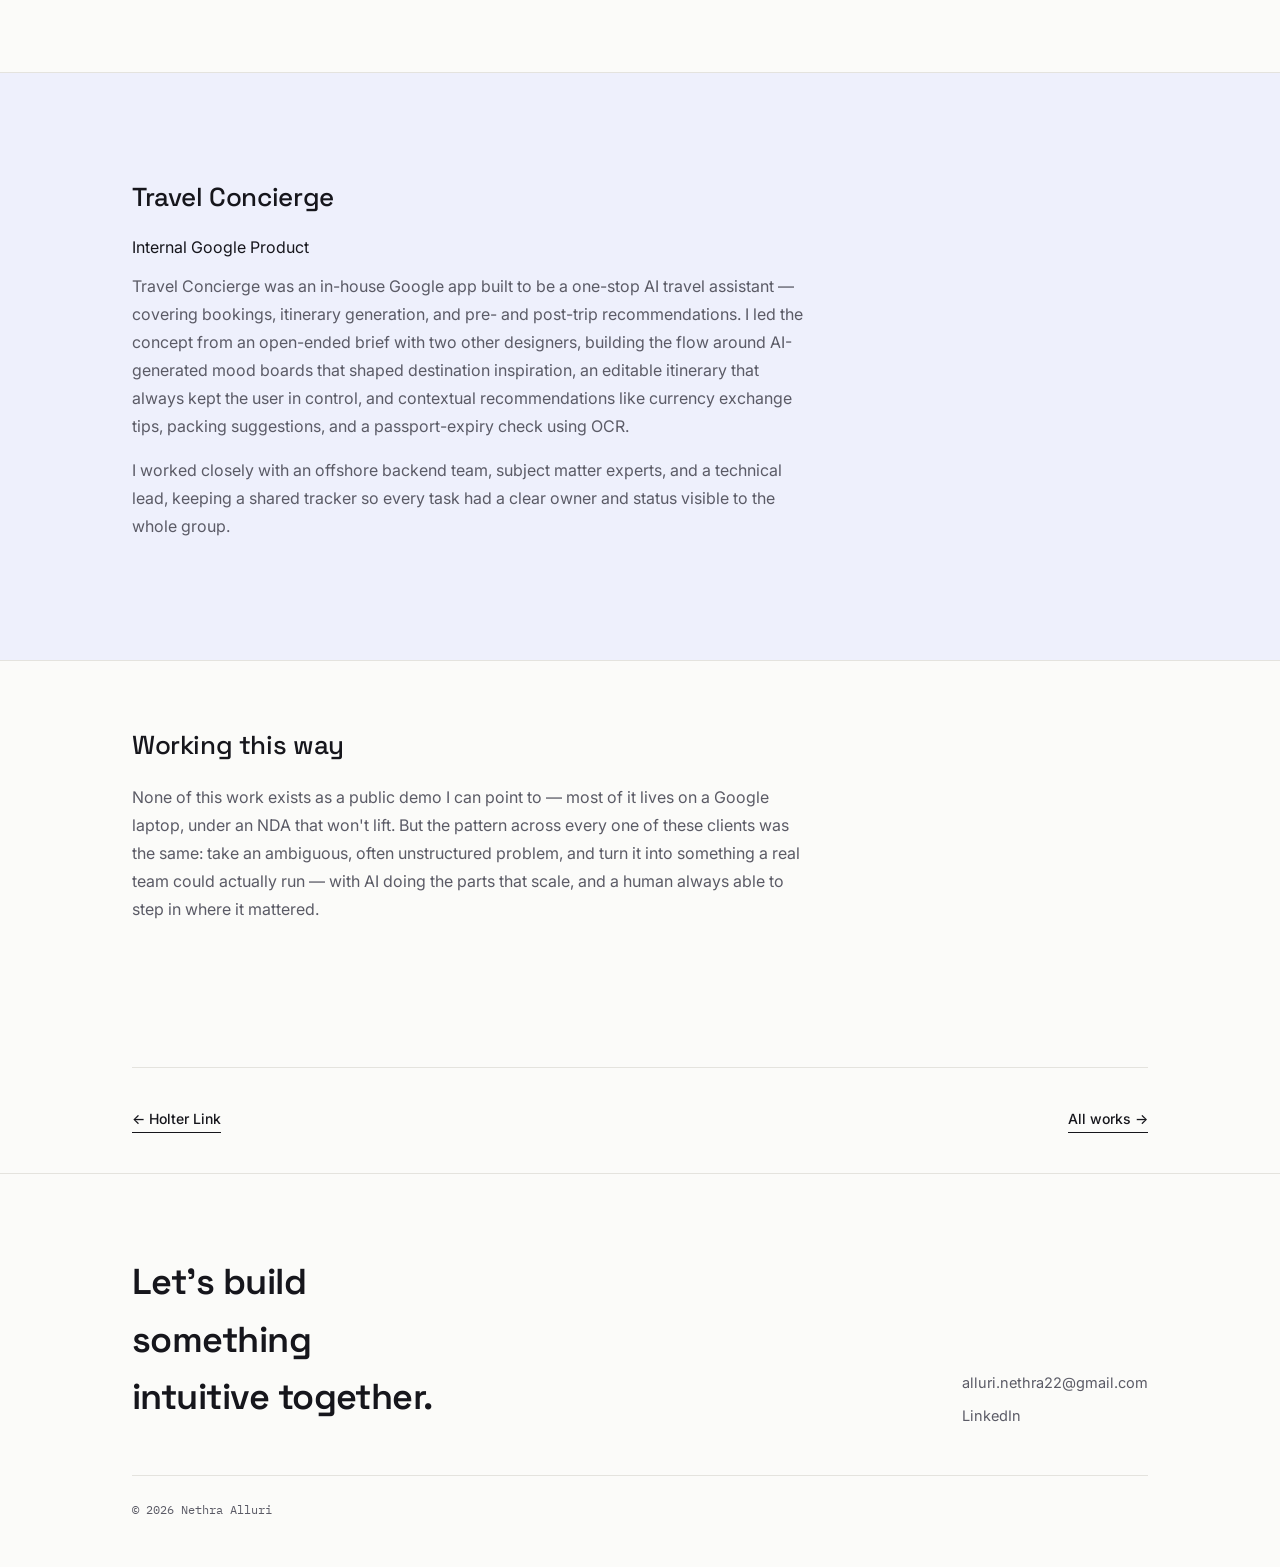
==== commit bd444de9: "Add files via upload" ====
--- a/google-work.html
+++ b/google-work.html
@@ -33,7 +33,7 @@
     <div class="cs-meta">
       <div><div class="meta-label">Role</div>GenAI Analyst, UX Design Lead</div>
       <div><div class="meta-label">Output</div>60+ Prototypes, 50+ AI Demos</div>
-      <div><div class="meta-label">Presented To</div>Sundar Pichai, Thomas Kurian</div>
+      <div><div class="meta-label">Presented From</div>Sundar Pichai, Thomas Kurian</div>
     </div>
   </div>
 </div>
@@ -41,7 +41,7 @@
 <section class="section prose section-band band-indigo" style="border-top:none; background:var(--accent-tint);">
 <div class="wrap">
     <h2>Overview</h2>
-    <p>Most of my work at Google happened one layer removed from the public eye — building the demos and prototypes that showed enterprise clients what was actually possible with Google's AI stack, before any of it became a signed contract or a shipped product. Over two years, that meant designing across a wide range of industries, each with its own constraints, stakeholders, and definition of what "AI-powered" needed to mean in practice.</p>
+    <p>My work at Google was mostly behind the scenes — I built the demos and prototypes that showed enterprise clients what was actually possible with Google's AI tools, before any of it turned into a signed contract or a real product. Over two years, that meant working across many different industries, each with its own goals, stakeholders, and idea of what "AI-powered" actually needed to look like.</p>
     <p>The work below is grouped by client and industry. Specific deliverables remain under NDA, but the problems, approaches, and outcomes are described as I'd walk through them in a technical interview.</p>
 </div>
 </section>
@@ -49,11 +49,7 @@
 <section class="section prose" style="padding-top:64px;">
 <div class="wrap">
     <h2>Dexcom</h2>
-    <span class="m-label" style="margin-bottom:12px; display:block;">Healthcare · Medical Device</span>
-    <div class="client-logos">
-      <img src="https://logo.clearbit.com/dexcom.com" alt="Dexcom">
-    </div>
-    <p>Dexcom needed a customer support transformation paired with AI-powered agent enablement — a high-stakes initiative given the medical device context, where a support interaction can directly affect someone managing a health condition. I managed the discovery phases, facilitated alignment syncs across a large cross-functional group of technical and business stakeholders, and orchestrated complex, large-scale solution demos on an abbreviated timeline.</p>
+    <span class="m-label" style="margin-bottom:12px; display:block;">Healthcare · Medical Device</span>    <p>Dexcom needed a customer support transformation paired with AI-powered agent enablement — a high-stakes initiative given the medical device context, where a support interaction can directly affect someone managing a health condition. I managed the discovery phases, facilitated alignment syncs across a large cross-functional group of technical and business stakeholders, and orchestrated complex, large-scale solution demos on an abbreviated timeline.</p>
 
     <div class="prompt-callout">"Nethra played an instrumental role in driving a high-stakes customer support transformation and AI-powered agent enablement initiative for this major enterprise client. What stood out most was Nethra's ability to bring structure to ambiguity in an abbreviated timeline."</div>
     <p style="font-size:14px; color:var(--ink-soft); margin-top:-24px;">— Principal Architect, Google, from a LinkedIn recommendation</p>
@@ -63,24 +59,14 @@
 <section class="section prose section-band band-indigo" style="background:var(--accent-tint);">
 <div class="wrap">
     <h2>Pfizer</h2>
-    <span class="m-label" style="margin-bottom:12px; display:block;">Life Sciences</span>
-    <div class="client-logos">
-      <img src="https://logo.clearbit.com/pfizer.com" alt="Pfizer">
-    </div>
-    <p>Pfizer needed a way to handle incoming FDA questions related to drug development — a process that started as unstructured information with no clear workflow. I designed the end-to-end UX for triaging these questions: segregating them into categories, routing each to the right technician, consolidating the responses, and sending a finished answer back up to leadership. The goal was turning a genuinely ambiguous intake process into something a real team could run reliably under time pressure.</p>
+    <span class="m-label" style="margin-bottom:12px; display:block;">Life Sciences</span>    <p>Pfizer needed a way to handle incoming FDA questions related to drug development — a process that started as unstructured information with no clear workflow. I designed the end-to-end UX for triaging these questions: segregating them into categories, routing each to the right technician, consolidating the responses, and sending a finished answer back up to leadership. The goal was turning a genuinely ambiguous intake process into something a real team could run reliably under time pressure.</p>
 </div>
 </section>
 
 <section class="section prose" style="padding-top:64px;">
 <div class="wrap">
     <h2>PayPal, Global Payments, Amex</h2>
-    <span class="m-label" style="margin-bottom:12px; display:block;">Fintech · Payments</span>
-    <div class="client-logos">
-      <img src="https://logo.clearbit.com/paypal.com" alt="PayPal">
-      <img src="https://logo.clearbit.com/globalpayments.com" alt="Global Payments">
-      <img src="https://logo.clearbit.com/americanexpress.com" alt="Amex">
-    </div>
-    <p>Across PayPal, Global Payments, and Amex, the throughline was making the post-purchase experience less painful — specifically, how an AI assistant could help someone who bought something through one of these payment methods and needed to return it or raise a claim. The work leaned on generative AI, multimodality, and AI orchestration to make that journey feel seamless instead of like a support ticket.</p>
+    <span class="m-label" style="margin-bottom:12px; display:block;">Fintech · Payments</span>    <p>Across PayPal, Global Payments, and Amex, the throughline was making the post-purchase experience less painful — specifically, how an AI assistant could help someone who bought something through one of these payment methods and needed to return it or raise a claim. The work leaned on generative AI, multimodality, and AI orchestration to make that journey feel seamless instead of like a support ticket.</p>
 
     <h3>Global Payments — four use cases</h3>
     <ul>
@@ -95,13 +81,7 @@
 <section class="section prose section-band band-indigo" style="background:var(--accent-tint);">
 <div class="wrap">
     <h2>AIG, Brown &amp; Brown, Liberty Mutual</h2>
-    <span class="m-label" style="margin-bottom:12px; display:block;">Insurance</span>
-    <div class="client-logos">
-      <img src="https://logo.clearbit.com/aig.com" alt="AIG">
-      <img src="https://logo.clearbit.com/bbrown.com" alt="Brown & Brown">
-      <img src="https://logo.clearbit.com/libertymutual.com" alt="Liberty Mutual">
-    </div>
-    <p>For this cluster of insurance clients, the core problem was showcasing an underwriting workflow through a multi-agentic system, delivered via a custom UI portal. I designed how multiple AI agents could work together — each one handling a distinct part of the claims process, connected through custom orchestration — rather than one monolithic assistant trying to do everything.</p>
+    <span class="m-label" style="margin-bottom:12px; display:block;">Insurance</span>    <p>For this cluster of insurance clients, the core problem was showcasing an underwriting workflow through a multi-agentic system, delivered via a custom UI portal. I designed how multiple AI agents could work together — each one handling a distinct part of the claims process, connected through custom orchestration — rather than one monolithic assistant trying to do everything.</p>
     <p>Alongside the agent orchestration, I designed claims management dashboards giving managers a clear view of every claim: which broker it's assigned to, its current progress, and full case details — with AI assisting the handoff between people so information didn't get lost in the transition.</p>
 </div>
 </section>
@@ -109,15 +89,7 @@
 <section class="section prose" style="padding-top:64px;">
 <div class="wrap">
     <h2>Mondelez, PepsiCo, Dr Pepper, Mars, Colgate</h2>
-    <span class="m-label" style="margin-bottom:12px; display:block;">CPG · Consumer Goods</span>
-    <div class="client-logos">
-      <img src="https://logo.clearbit.com/mondelezinternational.com" alt="Mondelez">
-      <img src="https://logo.clearbit.com/pepsico.com" alt="PepsiCo">
-      <img src="https://logo.clearbit.com/drpepper.com" alt="Dr Pepper">
-      <img src="https://logo.clearbit.com/mars.com" alt="Mars">
-      <img src="https://logo.clearbit.com/colgate.com" alt="Colgate">
-    </div>
-    <p>This group of consumer goods clients wanted to see how Google's Agent Space platform could apply to their own operations, across two distinct use cases:</p>
+    <span class="m-label" style="margin-bottom:12px; display:block;">CPG · Consumer Goods</span>    <p>This group of consumer goods clients wanted to see how Google's Agent Space platform could apply to their own operations, across two distinct use cases:</p>
     <ul>
       <li><strong>HR self-service</strong> — employees could ask an AI directly about pay, leave, or other HR questions, getting answers immediately unless the situation genuinely needed a human.</li>
       <li><strong>Multimodal shelf scanning</strong> — pointing a phone camera at a shelf or pantry to see current stock levels and know what needed restocking, turning a manual inventory check into a visual, on-the-spot answer.</li>
@@ -128,22 +100,14 @@
 <section class="section prose section-band band-indigo" style="background:var(--accent-tint);">
 <div class="wrap">
     <h2>Papa John's</h2>
-    <span class="m-label" style="margin-bottom:12px; display:block;">Restaurant · Retail</span>
-    <div class="client-logos">
-      <img src="https://logo.clearbit.com/papajohns.com" alt="Papa John's">
-    </div>
-    <p>I owned the end-to-end UX for an AI-driven solution built to increase customer loyalty and retention through a hyper-personalized loyalty program, and to drive revenue growth through dynamic pricing and targeted promotions — all powered by AI and its multimodal capabilities. The work went from concept through a client-ready prototype, and helped secure an $X million contract with Google.</p>
+    <span class="m-label" style="margin-bottom:12px; display:block;">Restaurant · Retail</span>    <p>I owned the end-to-end UX for an AI-driven solution built to increase customer loyalty and retention through a hyper-personalized loyalty program, and to drive revenue growth through dynamic pricing and targeted promotions — all powered by AI and its multimodal capabilities. The work went from concept through a client-ready prototype, and helped secure an $X million contract with Google.</p>
 </div>
 </section>
 
 <section class="section prose" style="padding-top:64px;">
 <div class="wrap">
     <h2>Modivecare</h2>
-    <span class="m-label" style="margin-bottom:12px; display:block;">Healthcare · Mobility</span>
-    <div class="client-logos">
-      <img src="https://logo.clearbit.com/modivcare.com" alt="Modivcare">
-    </div>
-    <p>Modivecare needed a way to make non-emergency medical transportation feel personal at scale. I designed how AI could automatically schedule doctor's appointments and book rides for elderly patients — accounting for each person's language preference and preferred vehicle type based on their specific medical plan, so the experience felt tailored rather than generic, even though it was running for a large population of patients.</p>
+    <span class="m-label" style="margin-bottom:12px; display:block;">Healthcare · Mobility</span>    <p>Modivecare needed a way to make non-emergency medical transportation feel personal at scale. I designed how AI could automatically schedule doctor's appointments and book rides for elderly patients — accounting for each person's language preference and preferred vehicle type based on their specific medical plan, so the experience felt tailored rather than generic, even though it was running for a large population of patients.</p>
 </div>
 </section>
 
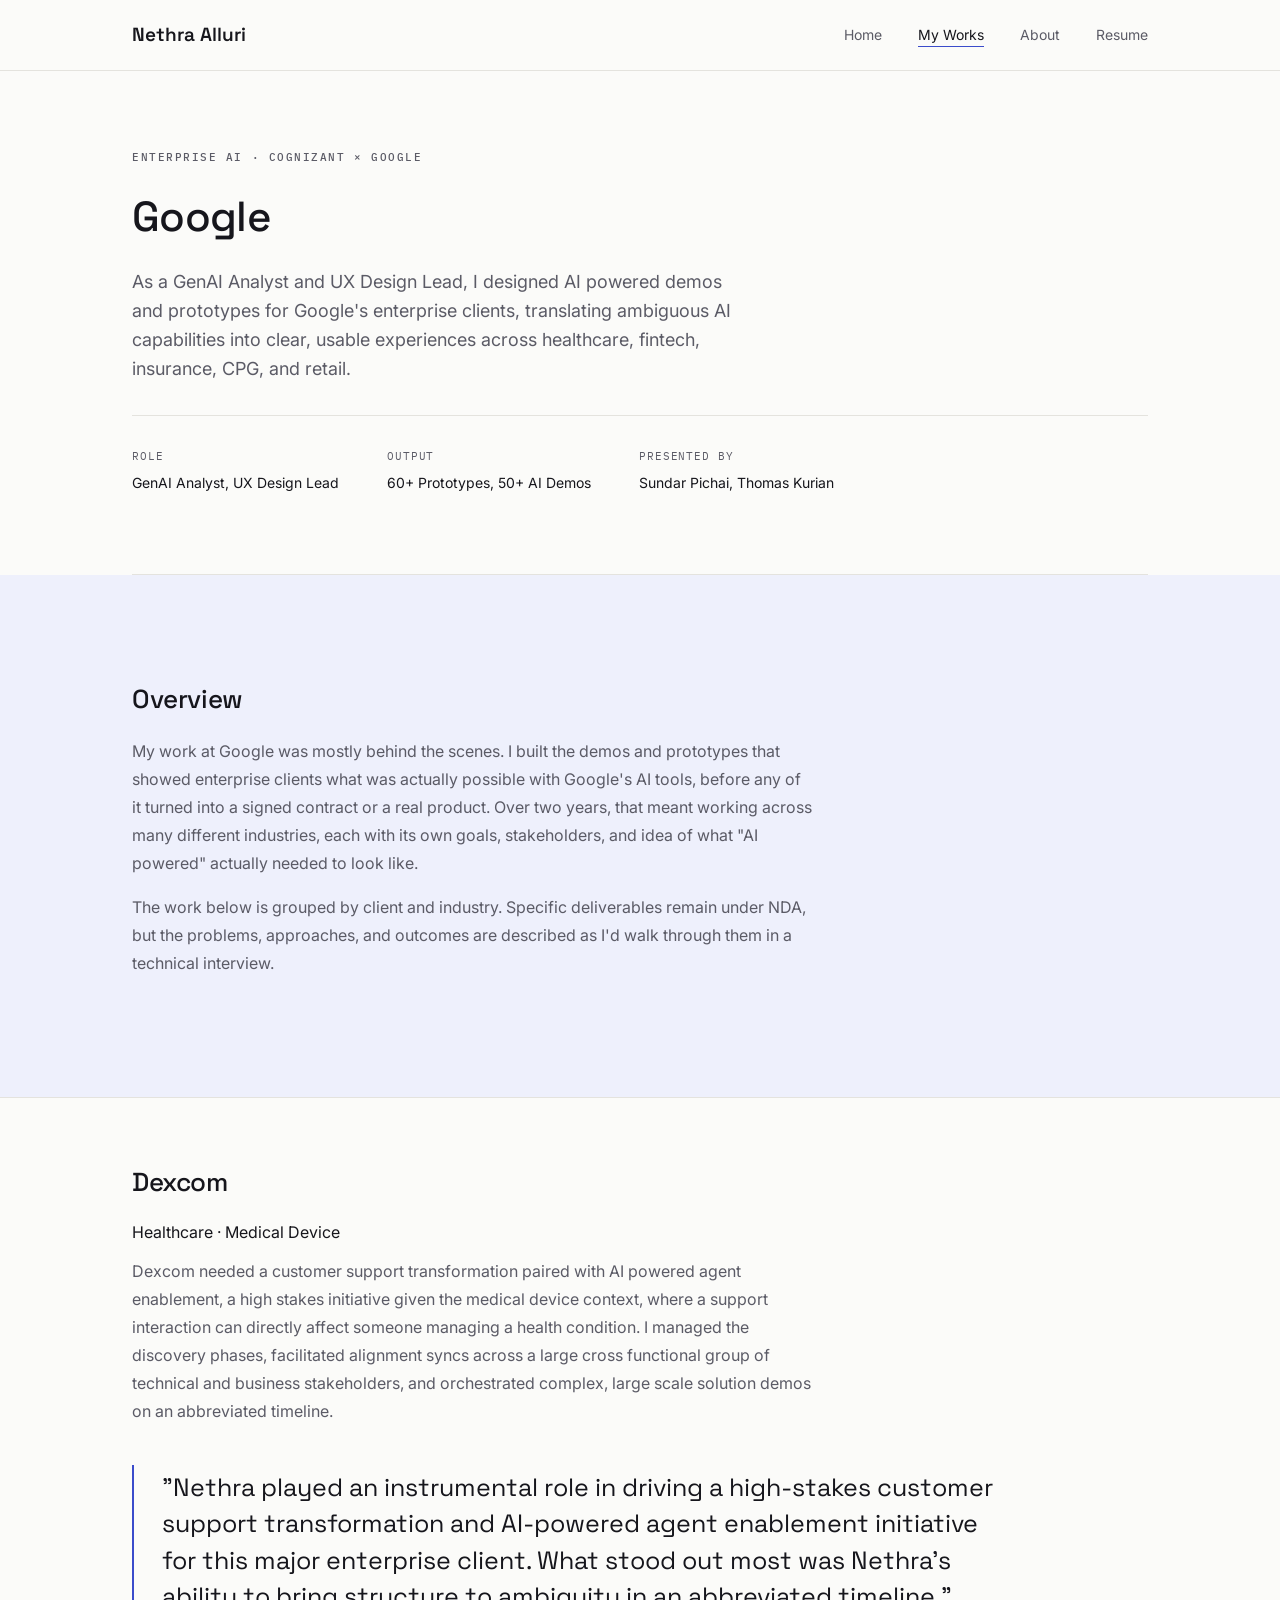
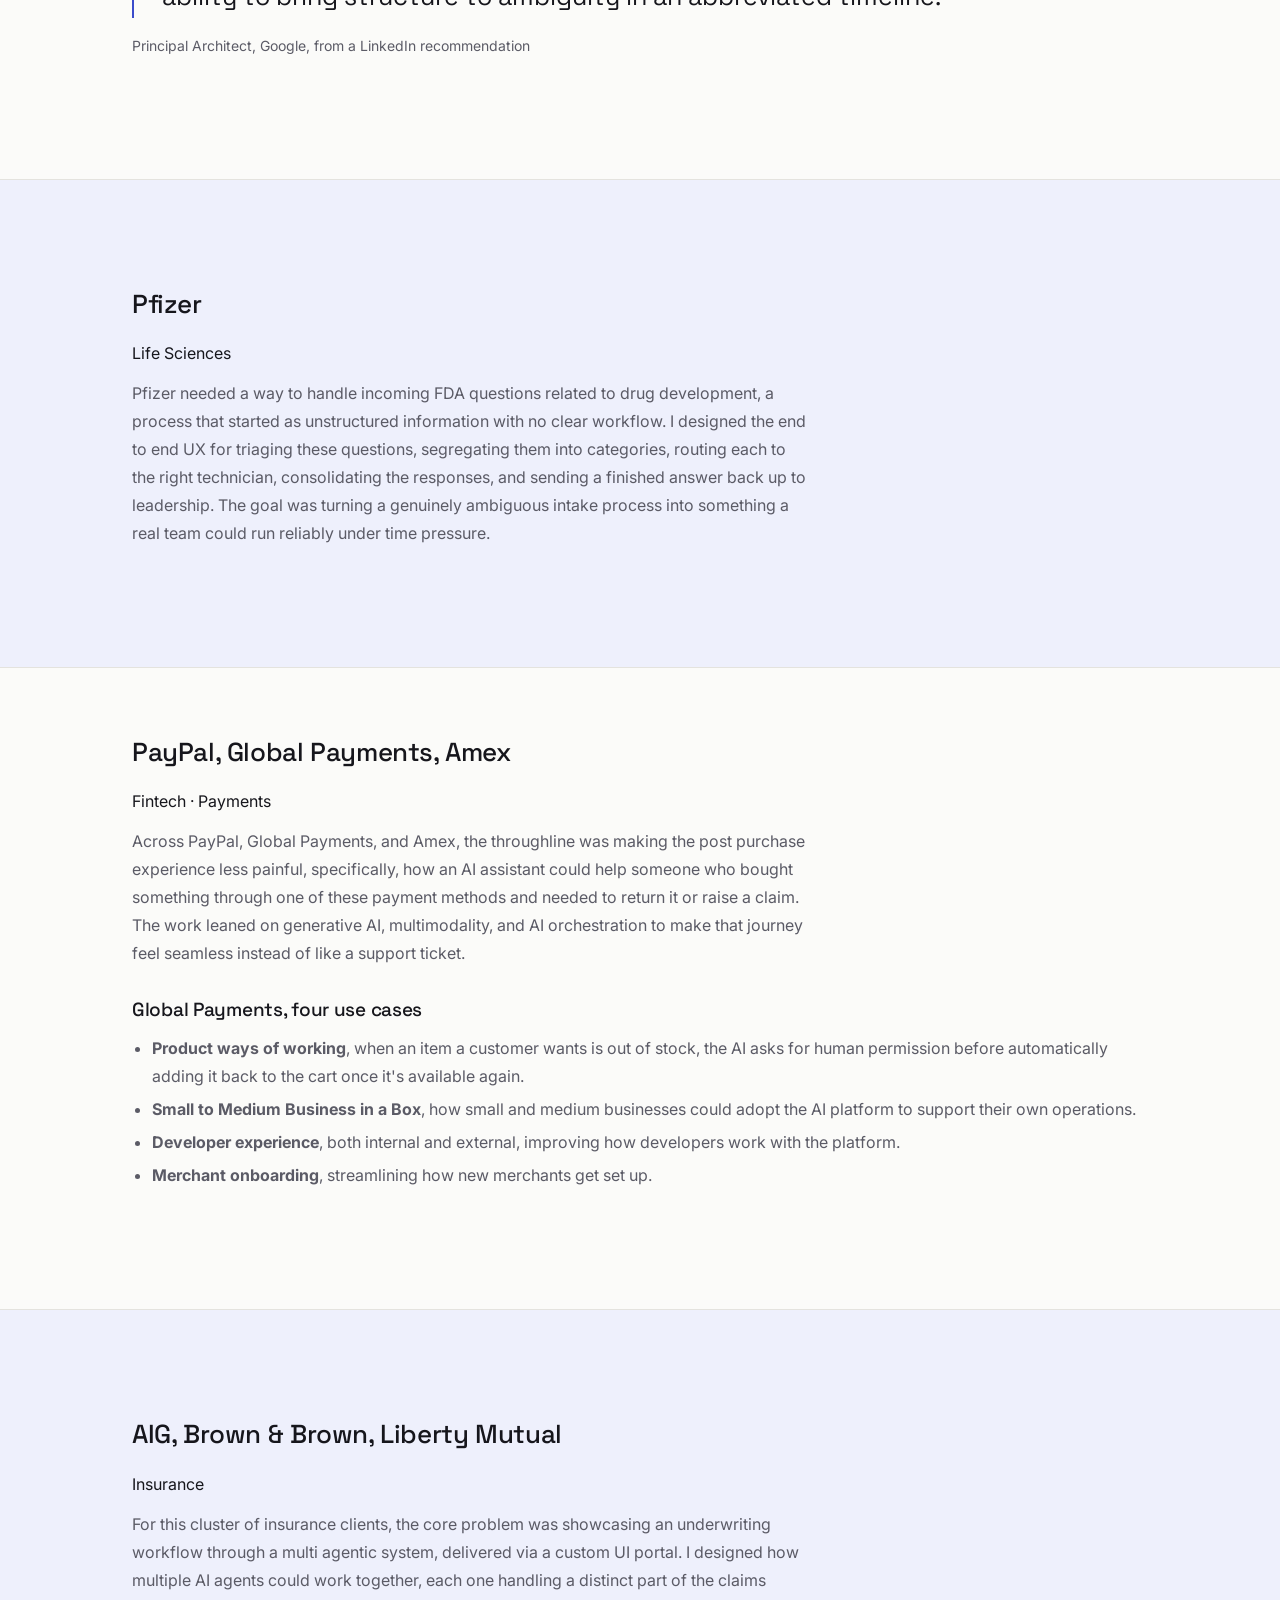
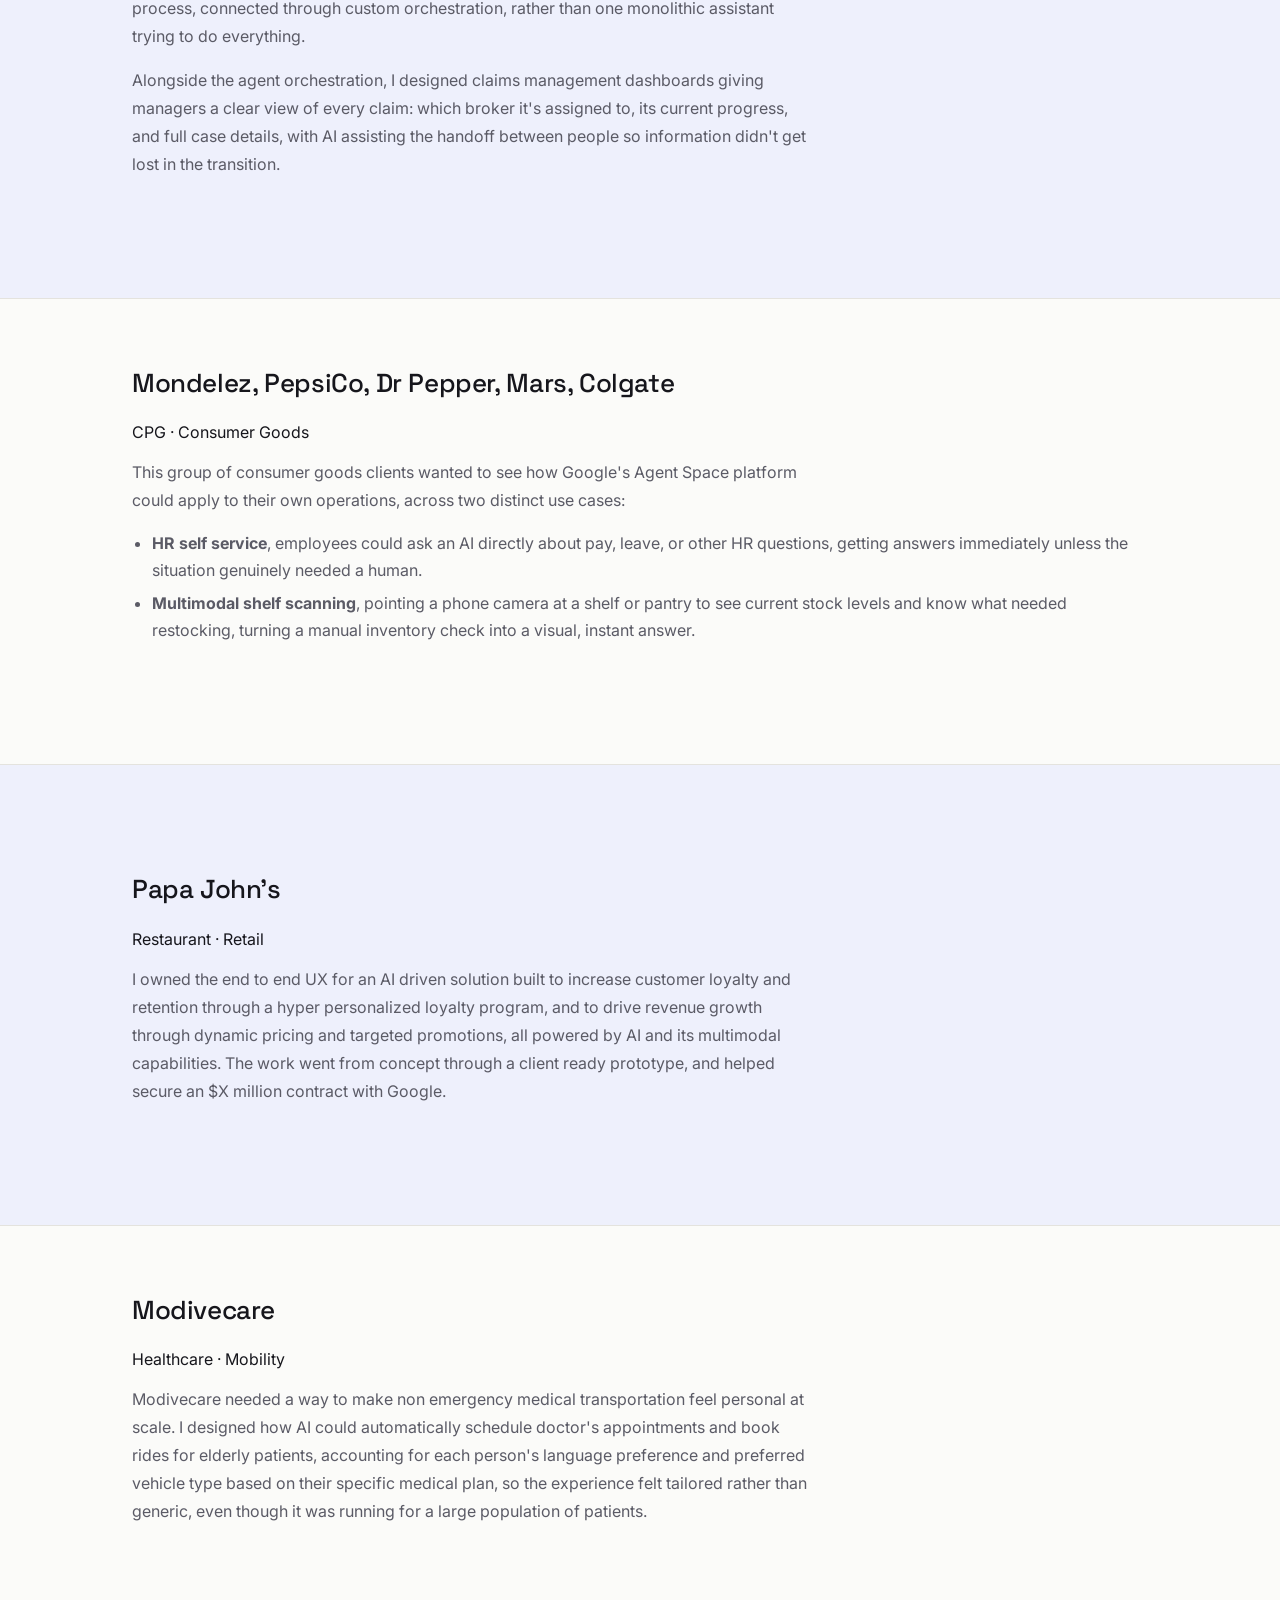
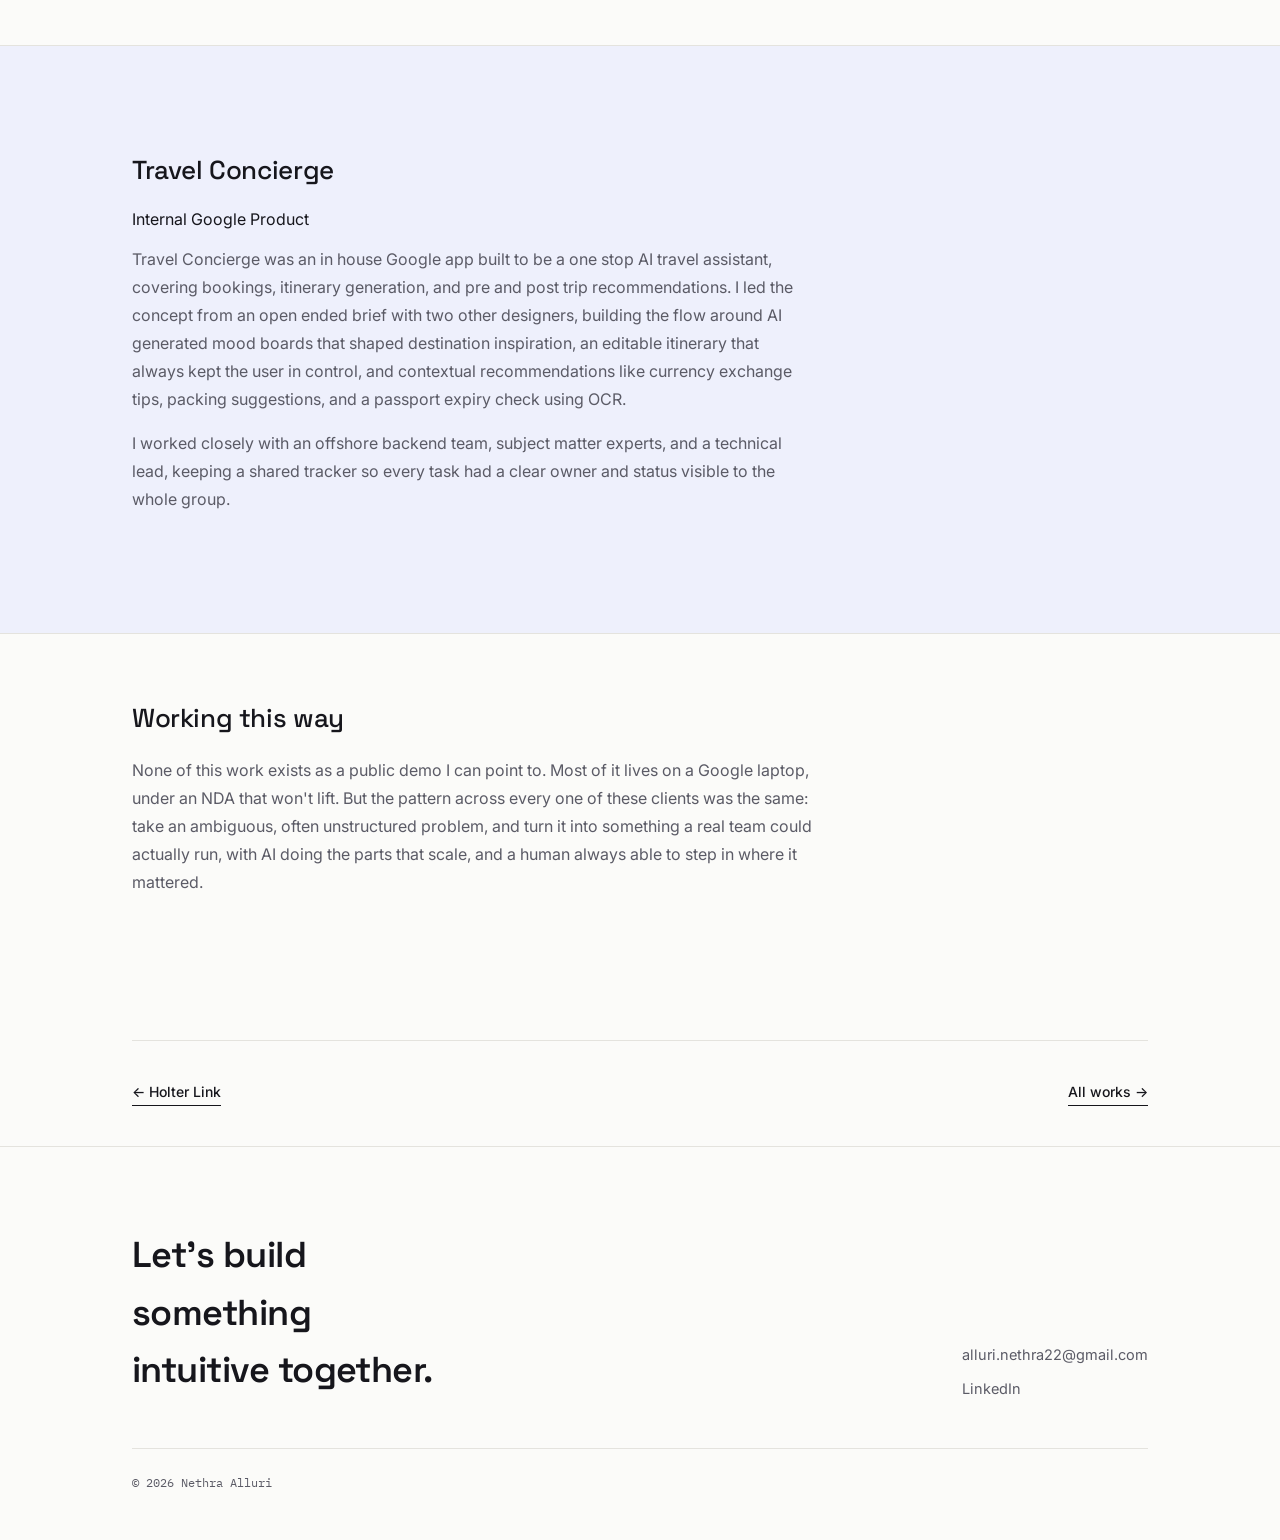
==== commit bd100603: "Add files via upload" ====
--- a/google-work.html
+++ b/google-work.html
@@ -3,7 +3,7 @@
 <head>
 <meta charset="UTF-8">
 <meta name="viewport" content="width=device-width, initial-scale=1.0">
-<title>Google — Nethra Alluri</title>
+<title>Google, Nethra Alluri</title>
 <link rel="preconnect" href="https://fonts.googleapis.com">
 <link rel="preconnect" href="https://fonts.gstatic.com" crossorigin>
 <link href="https://fonts.googleapis.com/css2?family=Space+Grotesk:wght@400;500;600;700&family=Inter:wght@400;500;600&family=IBM+Plex+Mono:wght@400;500&display=swap" rel="stylesheet">
@@ -29,11 +29,11 @@
   <div class="cs-hero">
     <span class="eyebrow">Enterprise AI · Cognizant × Google</span>
     <h1>Google</h1>
-    <p class="lede">As a GenAI Analyst and UX Design Lead, I designed AI-powered demos and prototypes for Google's enterprise clients — translating ambiguous AI capabilities into clear, usable experiences across healthcare, fintech, insurance, CPG, and retail.</p>
+    <p class="lede">As a GenAI Analyst and UX Design Lead, I designed AI powered demos and prototypes for Google's enterprise clients, translating ambiguous AI capabilities into clear, usable experiences across healthcare, fintech, insurance, CPG, and retail.</p>
     <div class="cs-meta">
       <div><div class="meta-label">Role</div>GenAI Analyst, UX Design Lead</div>
       <div><div class="meta-label">Output</div>60+ Prototypes, 50+ AI Demos</div>
-      <div><div class="meta-label">Presented From</div>Sundar Pichai, Thomas Kurian</div>
+      <div><div class="meta-label">Presented By</div>Sundar Pichai, Thomas Kurian</div>
     </div>
   </div>
 </div>
@@ -41,7 +41,7 @@
 <section class="section prose section-band band-indigo" style="border-top:none; background:var(--accent-tint);">
 <div class="wrap">
     <h2>Overview</h2>
-    <p>My work at Google was mostly behind the scenes — I built the demos and prototypes that showed enterprise clients what was actually possible with Google's AI tools, before any of it turned into a signed contract or a real product. Over two years, that meant working across many different industries, each with its own goals, stakeholders, and idea of what "AI-powered" actually needed to look like.</p>
+    <p>My work at Google was mostly behind the scenes. I built the demos and prototypes that showed enterprise clients what was actually possible with Google's AI tools, before any of it turned into a signed contract or a real product. Over two years, that meant working across many different industries, each with its own goals, stakeholders, and idea of what "AI powered" actually needed to look like.</p>
     <p>The work below is grouped by client and industry. Specific deliverables remain under NDA, but the problems, approaches, and outcomes are described as I'd walk through them in a technical interview.</p>
 </div>
 </section>
@@ -49,31 +49,31 @@
 <section class="section prose" style="padding-top:64px;">
 <div class="wrap">
     <h2>Dexcom</h2>
-    <span class="m-label" style="margin-bottom:12px; display:block;">Healthcare · Medical Device</span>    <p>Dexcom needed a customer support transformation paired with AI-powered agent enablement — a high-stakes initiative given the medical device context, where a support interaction can directly affect someone managing a health condition. I managed the discovery phases, facilitated alignment syncs across a large cross-functional group of technical and business stakeholders, and orchestrated complex, large-scale solution demos on an abbreviated timeline.</p>
+    <span class="m-label" style="margin-bottom:12px; display:block;">Healthcare · Medical Device</span>    <p>Dexcom needed a customer support transformation paired with AI powered agent enablement, a high stakes initiative given the medical device context, where a support interaction can directly affect someone managing a health condition. I managed the discovery phases, facilitated alignment syncs across a large cross functional group of technical and business stakeholders, and orchestrated complex, large scale solution demos on an abbreviated timeline.</p>
 
     <div class="prompt-callout">"Nethra played an instrumental role in driving a high-stakes customer support transformation and AI-powered agent enablement initiative for this major enterprise client. What stood out most was Nethra's ability to bring structure to ambiguity in an abbreviated timeline."</div>
-    <p style="font-size:14px; color:var(--ink-soft); margin-top:-24px;">— Principal Architect, Google, from a LinkedIn recommendation</p>
+    <p style="font-size:14px; color:var(--ink-soft); margin-top:-24px;">Principal Architect, Google, from a LinkedIn recommendation</p>
 </div>
 </section>
 
 <section class="section prose section-band band-indigo" style="background:var(--accent-tint);">
 <div class="wrap">
     <h2>Pfizer</h2>
-    <span class="m-label" style="margin-bottom:12px; display:block;">Life Sciences</span>    <p>Pfizer needed a way to handle incoming FDA questions related to drug development — a process that started as unstructured information with no clear workflow. I designed the end-to-end UX for triaging these questions: segregating them into categories, routing each to the right technician, consolidating the responses, and sending a finished answer back up to leadership. The goal was turning a genuinely ambiguous intake process into something a real team could run reliably under time pressure.</p>
+    <span class="m-label" style="margin-bottom:12px; display:block;">Life Sciences</span>    <p>Pfizer needed a way to handle incoming FDA questions related to drug development, a process that started as unstructured information with no clear workflow. I designed the end to end UX for triaging these questions, segregating them into categories, routing each to the right technician, consolidating the responses, and sending a finished answer back up to leadership. The goal was turning a genuinely ambiguous intake process into something a real team could run reliably under time pressure.</p>
 </div>
 </section>
 
 <section class="section prose" style="padding-top:64px;">
 <div class="wrap">
     <h2>PayPal, Global Payments, Amex</h2>
-    <span class="m-label" style="margin-bottom:12px; display:block;">Fintech · Payments</span>    <p>Across PayPal, Global Payments, and Amex, the throughline was making the post-purchase experience less painful — specifically, how an AI assistant could help someone who bought something through one of these payment methods and needed to return it or raise a claim. The work leaned on generative AI, multimodality, and AI orchestration to make that journey feel seamless instead of like a support ticket.</p>
+    <span class="m-label" style="margin-bottom:12px; display:block;">Fintech · Payments</span>    <p>Across PayPal, Global Payments, and Amex, the throughline was making the post purchase experience less painful, specifically, how an AI assistant could help someone who bought something through one of these payment methods and needed to return it or raise a claim. The work leaned on generative AI, multimodality, and AI orchestration to make that journey feel seamless instead of like a support ticket.</p>
 
-    <h3>Global Payments — four use cases</h3>
+    <h3>Global Payments, four use cases</h3>
     <ul>
-      <li><strong>Product ways of working</strong> — when an item a customer wants is out of stock, the AI asks for human permission before automatically adding it back to the cart once it's available again.</li>
-      <li><strong>Small to Medium Business in a Box</strong> — how small and medium businesses could adopt the AI platform to support their own operations.</li>
-      <li><strong>Developer experience</strong> — both internal and external, improving how developers work with the platform.</li>
-      <li><strong>Merchant onboarding</strong> — streamlining how new merchants get set up.</li>
+      <li><strong>Product ways of working</strong>, when an item a customer wants is out of stock, the AI asks for human permission before automatically adding it back to the cart once it's available again.</li>
+      <li><strong>Small to Medium Business in a Box</strong>, how small and medium businesses could adopt the AI platform to support their own operations.</li>
+      <li><strong>Developer experience</strong>, both internal and external, improving how developers work with the platform.</li>
+      <li><strong>Merchant onboarding</strong>, streamlining how new merchants get set up.</li>
     </ul>
 </div>
 </section>
@@ -81,8 +81,8 @@
 <section class="section prose section-band band-indigo" style="background:var(--accent-tint);">
 <div class="wrap">
     <h2>AIG, Brown &amp; Brown, Liberty Mutual</h2>
-    <span class="m-label" style="margin-bottom:12px; display:block;">Insurance</span>    <p>For this cluster of insurance clients, the core problem was showcasing an underwriting workflow through a multi-agentic system, delivered via a custom UI portal. I designed how multiple AI agents could work together — each one handling a distinct part of the claims process, connected through custom orchestration — rather than one monolithic assistant trying to do everything.</p>
-    <p>Alongside the agent orchestration, I designed claims management dashboards giving managers a clear view of every claim: which broker it's assigned to, its current progress, and full case details — with AI assisting the handoff between people so information didn't get lost in the transition.</p>
+    <span class="m-label" style="margin-bottom:12px; display:block;">Insurance</span>    <p>For this cluster of insurance clients, the core problem was showcasing an underwriting workflow through a multi agentic system, delivered via a custom UI portal. I designed how multiple AI agents could work together, each one handling a distinct part of the claims process, connected through custom orchestration, rather than one monolithic assistant trying to do everything.</p>
+    <p>Alongside the agent orchestration, I designed claims management dashboards giving managers a clear view of every claim: which broker it's assigned to, its current progress, and full case details, with AI assisting the handoff between people so information didn't get lost in the transition.</p>
 </div>
 </section>
 
@@ -91,8 +91,8 @@
     <h2>Mondelez, PepsiCo, Dr Pepper, Mars, Colgate</h2>
     <span class="m-label" style="margin-bottom:12px; display:block;">CPG · Consumer Goods</span>    <p>This group of consumer goods clients wanted to see how Google's Agent Space platform could apply to their own operations, across two distinct use cases:</p>
     <ul>
-      <li><strong>HR self-service</strong> — employees could ask an AI directly about pay, leave, or other HR questions, getting answers immediately unless the situation genuinely needed a human.</li>
-      <li><strong>Multimodal shelf scanning</strong> — pointing a phone camera at a shelf or pantry to see current stock levels and know what needed restocking, turning a manual inventory check into a visual, on-the-spot answer.</li>
+      <li><strong>HR self service</strong>, employees could ask an AI directly about pay, leave, or other HR questions, getting answers immediately unless the situation genuinely needed a human.</li>
+      <li><strong>Multimodal shelf scanning</strong>, pointing a phone camera at a shelf or pantry to see current stock levels and know what needed restocking, turning a manual inventory check into a visual, instant answer.</li>
     </ul>
 </div>
 </section>
@@ -100,14 +100,14 @@
 <section class="section prose section-band band-indigo" style="background:var(--accent-tint);">
 <div class="wrap">
     <h2>Papa John's</h2>
-    <span class="m-label" style="margin-bottom:12px; display:block;">Restaurant · Retail</span>    <p>I owned the end-to-end UX for an AI-driven solution built to increase customer loyalty and retention through a hyper-personalized loyalty program, and to drive revenue growth through dynamic pricing and targeted promotions — all powered by AI and its multimodal capabilities. The work went from concept through a client-ready prototype, and helped secure an $X million contract with Google.</p>
+    <span class="m-label" style="margin-bottom:12px; display:block;">Restaurant · Retail</span>    <p>I owned the end to end UX for an AI driven solution built to increase customer loyalty and retention through a hyper personalized loyalty program, and to drive revenue growth through dynamic pricing and targeted promotions, all powered by AI and its multimodal capabilities. The work went from concept through a client ready prototype, and helped secure an $X million contract with Google.</p>
 </div>
 </section>
 
 <section class="section prose" style="padding-top:64px;">
 <div class="wrap">
     <h2>Modivecare</h2>
-    <span class="m-label" style="margin-bottom:12px; display:block;">Healthcare · Mobility</span>    <p>Modivecare needed a way to make non-emergency medical transportation feel personal at scale. I designed how AI could automatically schedule doctor's appointments and book rides for elderly patients — accounting for each person's language preference and preferred vehicle type based on their specific medical plan, so the experience felt tailored rather than generic, even though it was running for a large population of patients.</p>
+    <span class="m-label" style="margin-bottom:12px; display:block;">Healthcare · Mobility</span>    <p>Modivecare needed a way to make non emergency medical transportation feel personal at scale. I designed how AI could automatically schedule doctor's appointments and book rides for elderly patients, accounting for each person's language preference and preferred vehicle type based on their specific medical plan, so the experience felt tailored rather than generic, even though it was running for a large population of patients.</p>
 </div>
 </section>
 
@@ -115,7 +115,7 @@
 <div class="wrap">
     <h2>Travel Concierge</h2>
     <span class="m-label" style="margin-bottom:12px; display:block;">Internal Google Product</span>
-    <p>Travel Concierge was an in-house Google app built to be a one-stop AI travel assistant — covering bookings, itinerary generation, and pre- and post-trip recommendations. I led the concept from an open-ended brief with two other designers, building the flow around AI-generated mood boards that shaped destination inspiration, an editable itinerary that always kept the user in control, and contextual recommendations like currency exchange tips, packing suggestions, and a passport-expiry check using OCR.</p>
+    <p>Travel Concierge was an in house Google app built to be a one stop AI travel assistant, covering bookings, itinerary generation, and pre and post trip recommendations. I led the concept from an open ended brief with two other designers, building the flow around AI generated mood boards that shaped destination inspiration, an editable itinerary that always kept the user in control, and contextual recommendations like currency exchange tips, packing suggestions, and a passport expiry check using OCR.</p>
     <p>I worked closely with an offshore backend team, subject matter experts, and a technical lead, keeping a shared tracker so every task had a clear owner and status visible to the whole group.</p>
 </div>
 </section>
@@ -123,7 +123,7 @@
 <section class="section prose" style="padding-top:64px;">
 <div class="wrap">
     <h2>Working this way</h2>
-    <p>None of this work exists as a public demo I can point to — most of it lives on a Google laptop, under an NDA that won't lift. But the pattern across every one of these clients was the same: take an ambiguous, often unstructured problem, and turn it into something a real team could actually run — with AI doing the parts that scale, and a human always able to step in where it mattered.</p>
+    <p>None of this work exists as a public demo I can point to. Most of it lives on a Google laptop, under an NDA that won't lift. But the pattern across every one of these clients was the same: take an ambiguous, often unstructured problem, and turn it into something a real team could actually run, with AI doing the parts that scale, and a human always able to step in where it mattered.</p>
 </div>
 </section>
 
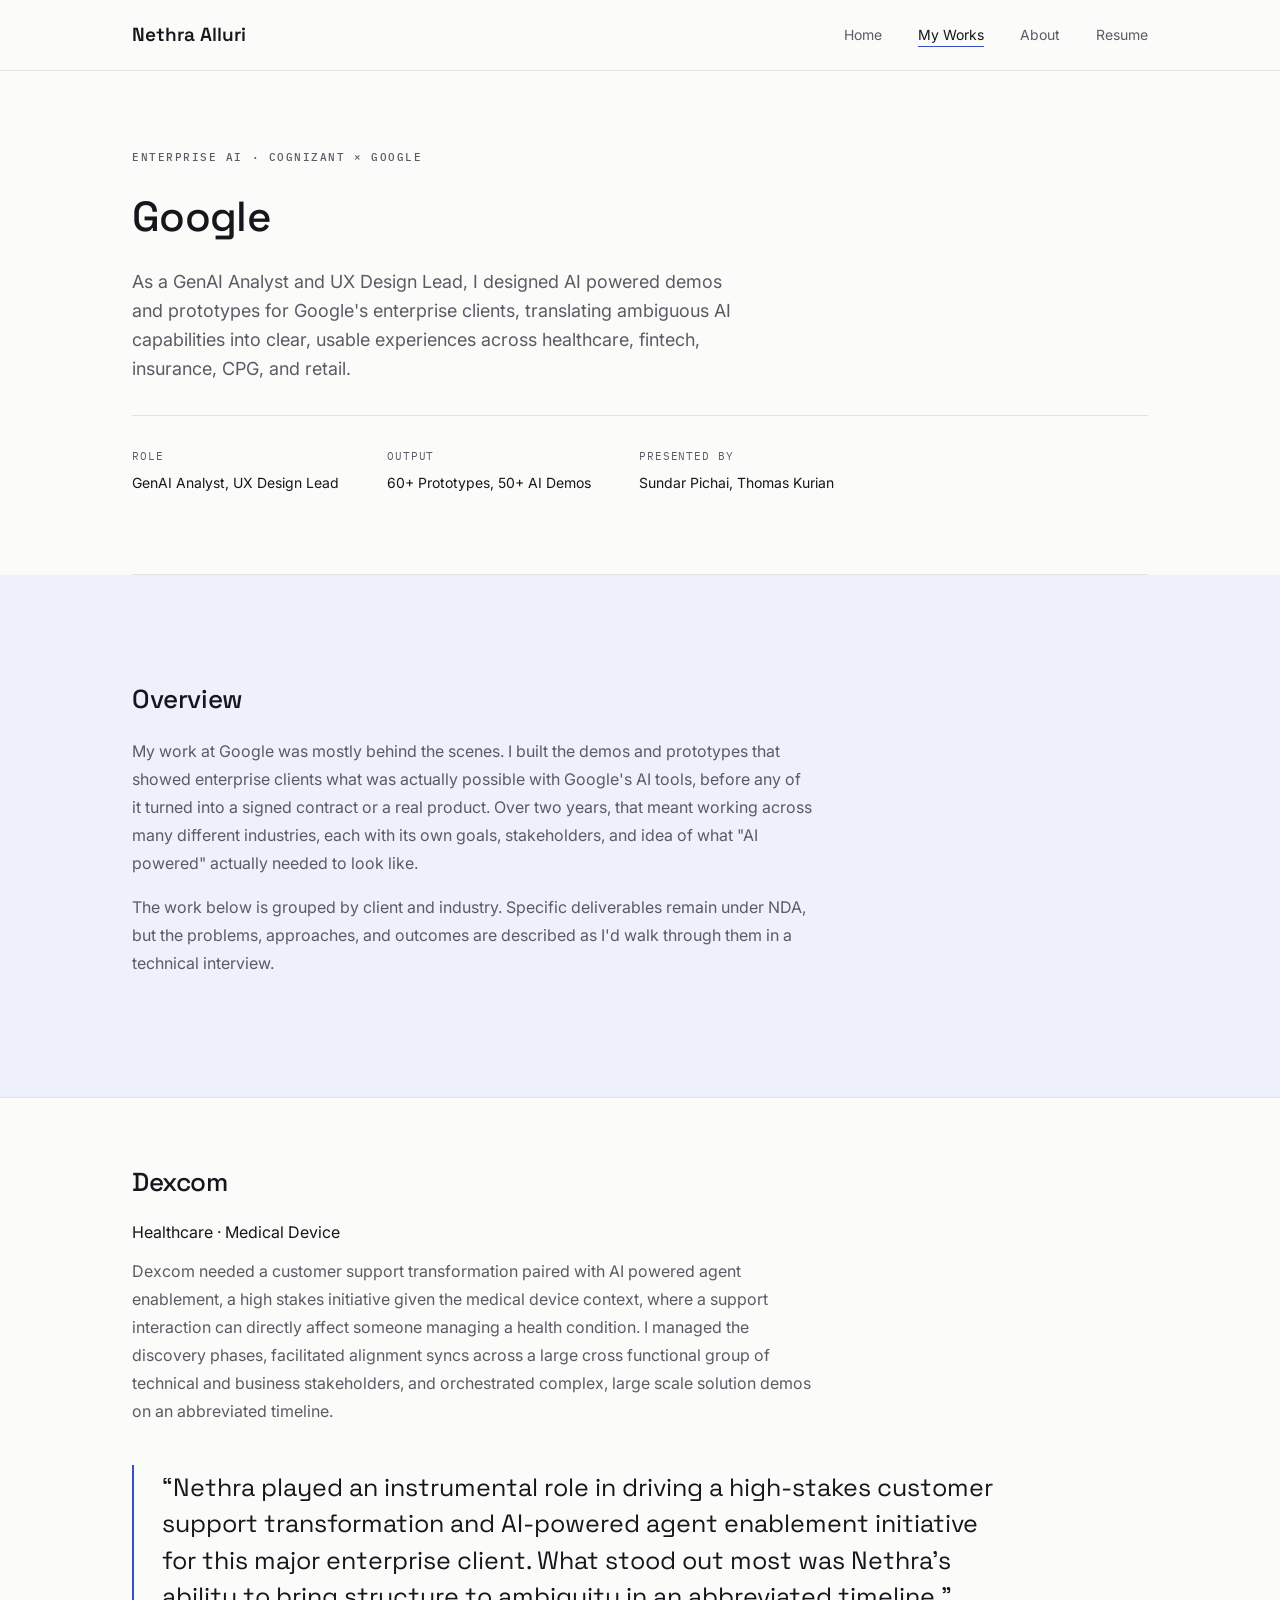
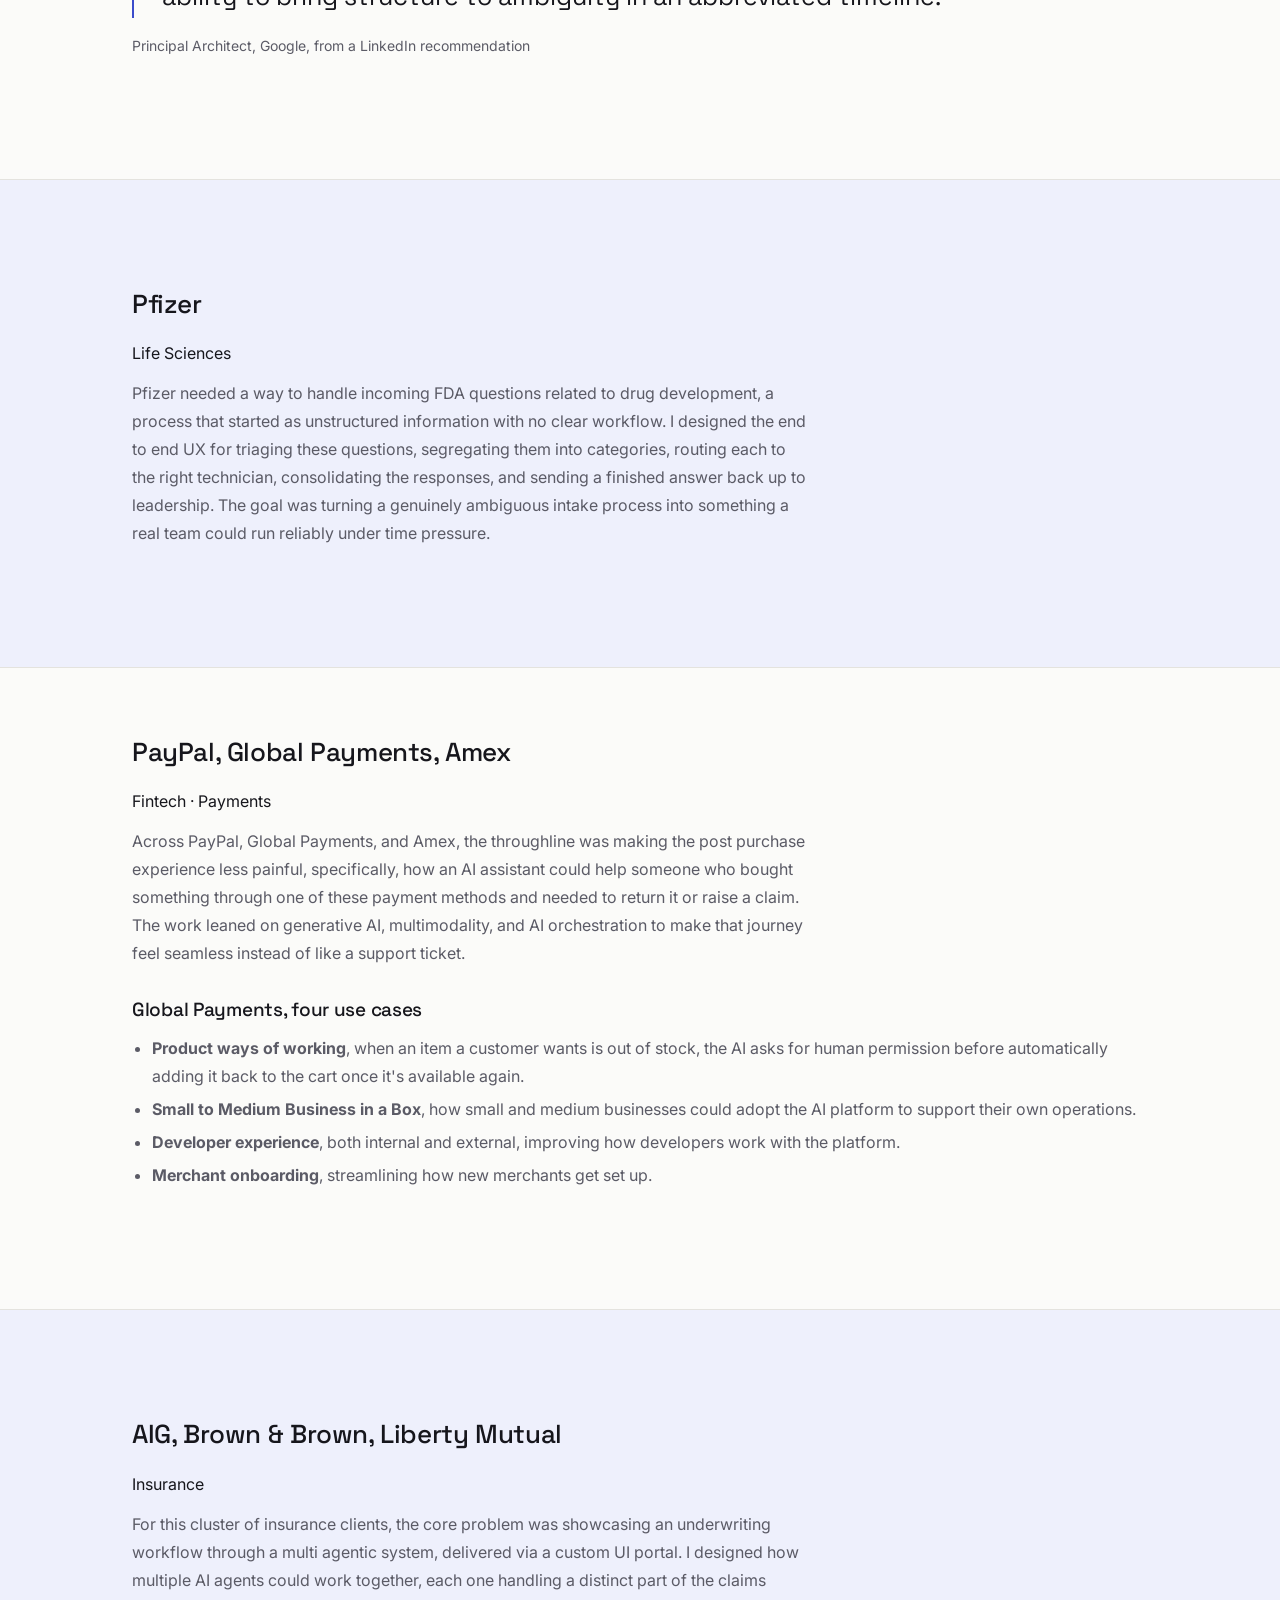
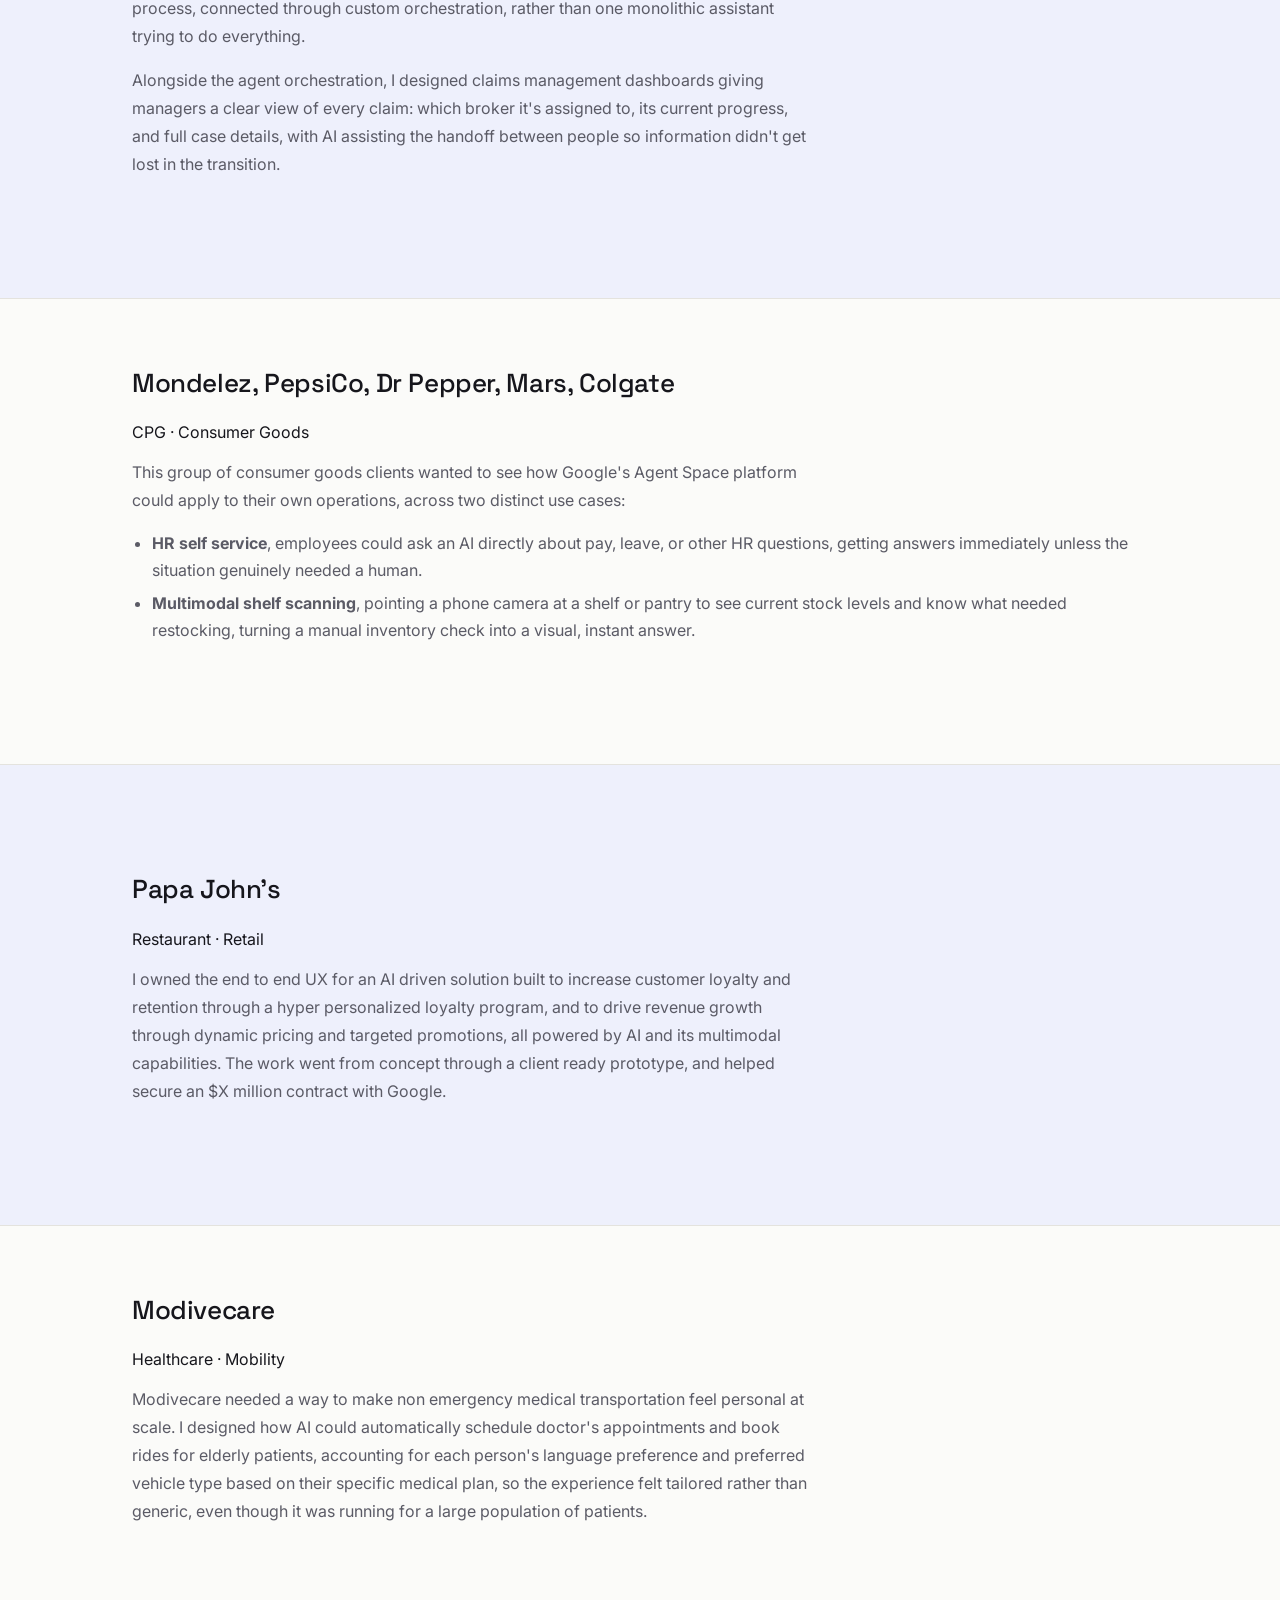
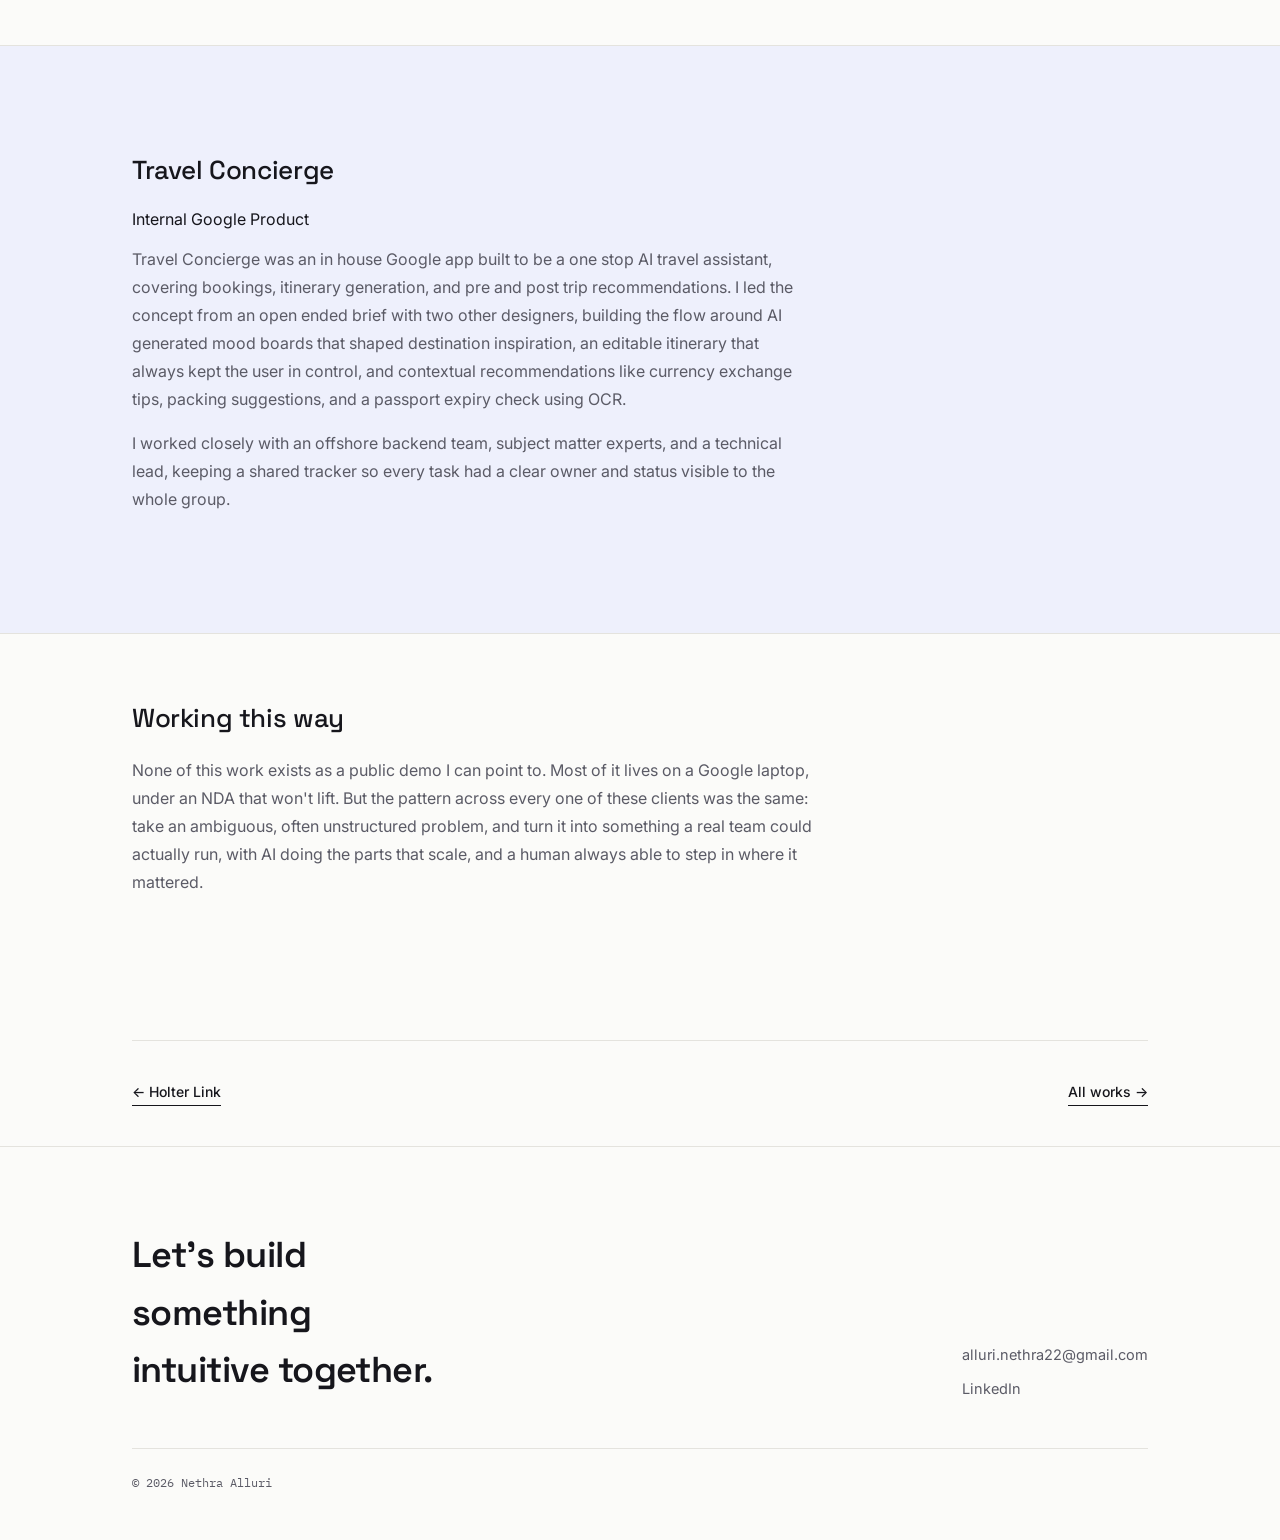
==== commit e8b0f038: "Add files via upload" ====
--- a/google-work.html
+++ b/google-work.html
@@ -51,7 +51,7 @@
     <h2>Dexcom</h2>
     <span class="m-label" style="margin-bottom:12px; display:block;">Healthcare · Medical Device</span>    <p>Dexcom needed a customer support transformation paired with AI powered agent enablement, a high stakes initiative given the medical device context, where a support interaction can directly affect someone managing a health condition. I managed the discovery phases, facilitated alignment syncs across a large cross functional group of technical and business stakeholders, and orchestrated complex, large scale solution demos on an abbreviated timeline.</p>
 
-    <div class="prompt-callout">"Nethra played an instrumental role in driving a high-stakes customer support transformation and AI-powered agent enablement initiative for this major enterprise client. What stood out most was Nethra's ability to bring structure to ambiguity in an abbreviated timeline."</div>
+    <div class="prompt-callout">&ldquo;Nethra played an instrumental role in driving a high-stakes customer support transformation and AI-powered agent enablement initiative for this major enterprise client. What stood out most was Nethra&rsquo;s ability to bring structure to ambiguity in an abbreviated timeline.&rdquo;</div>
     <p style="font-size:14px; color:var(--ink-soft); margin-top:-24px;">Principal Architect, Google, from a LinkedIn recommendation</p>
 </div>
 </section>
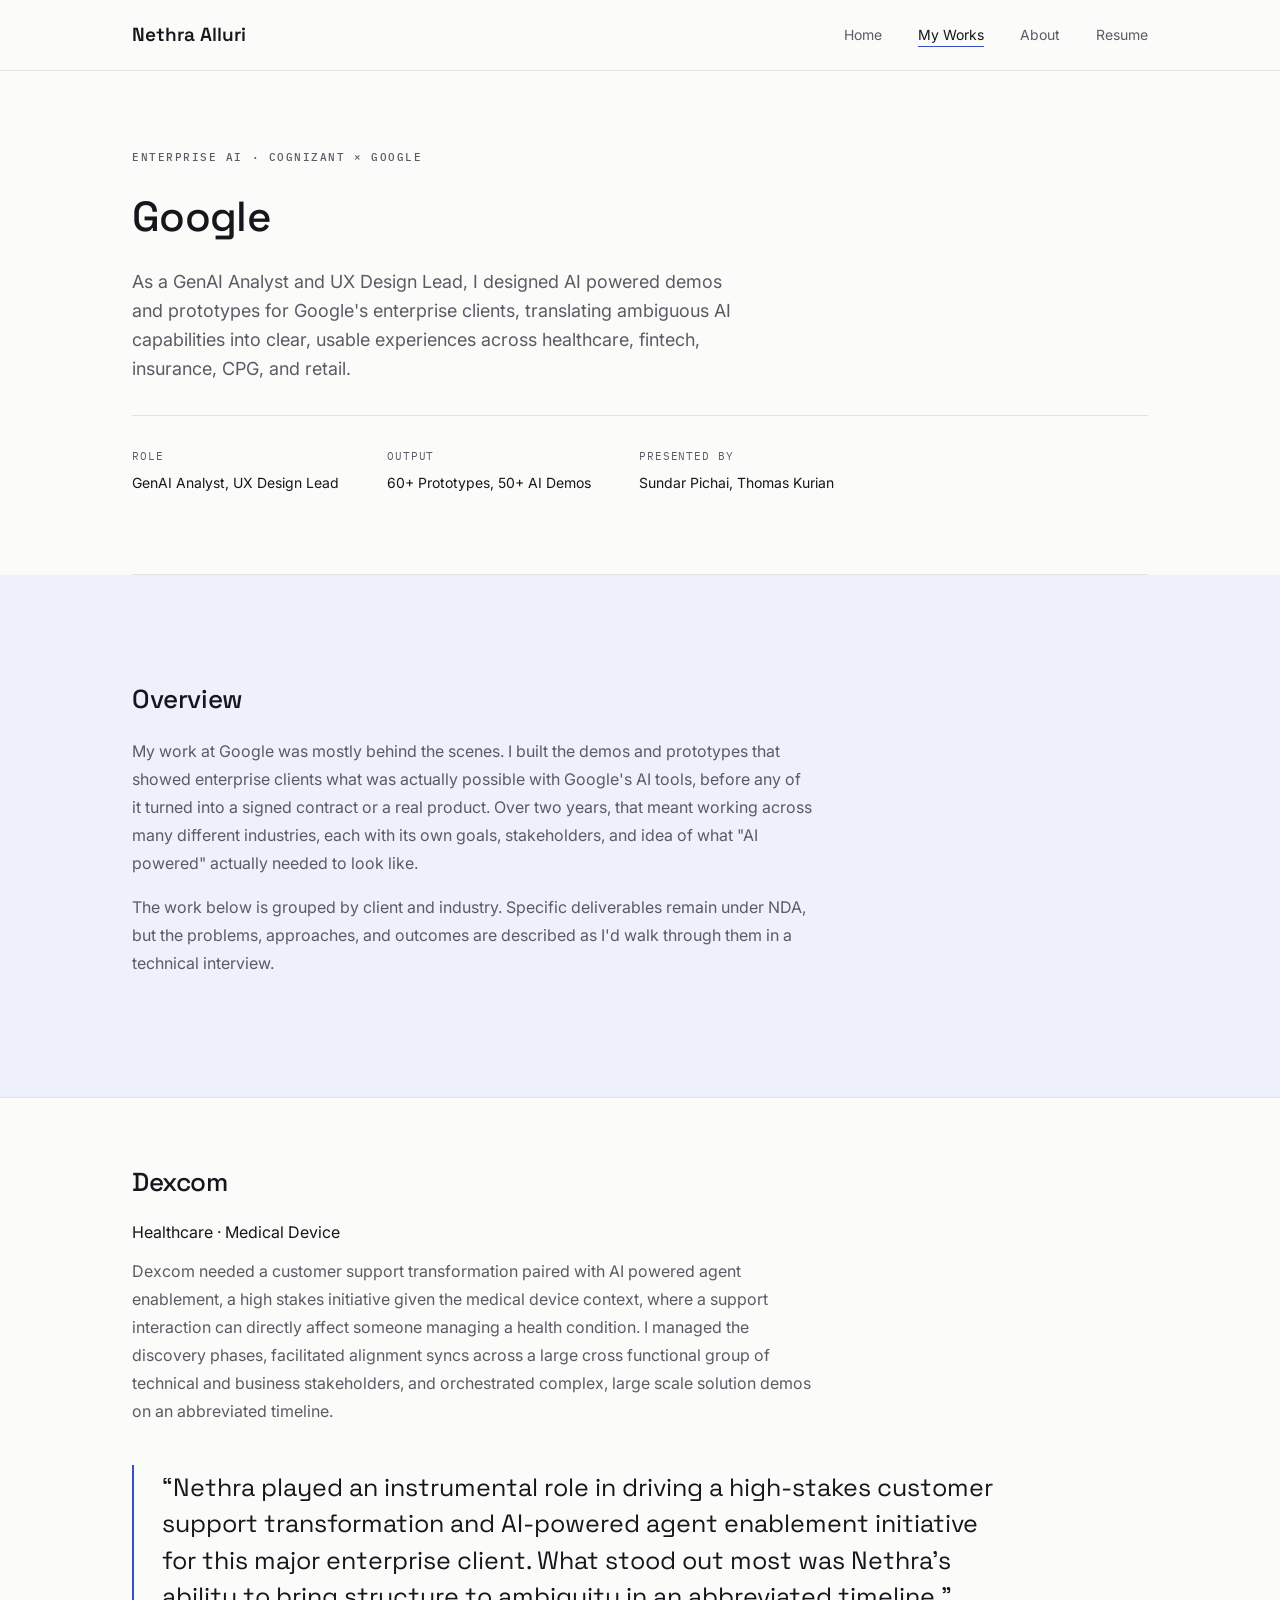
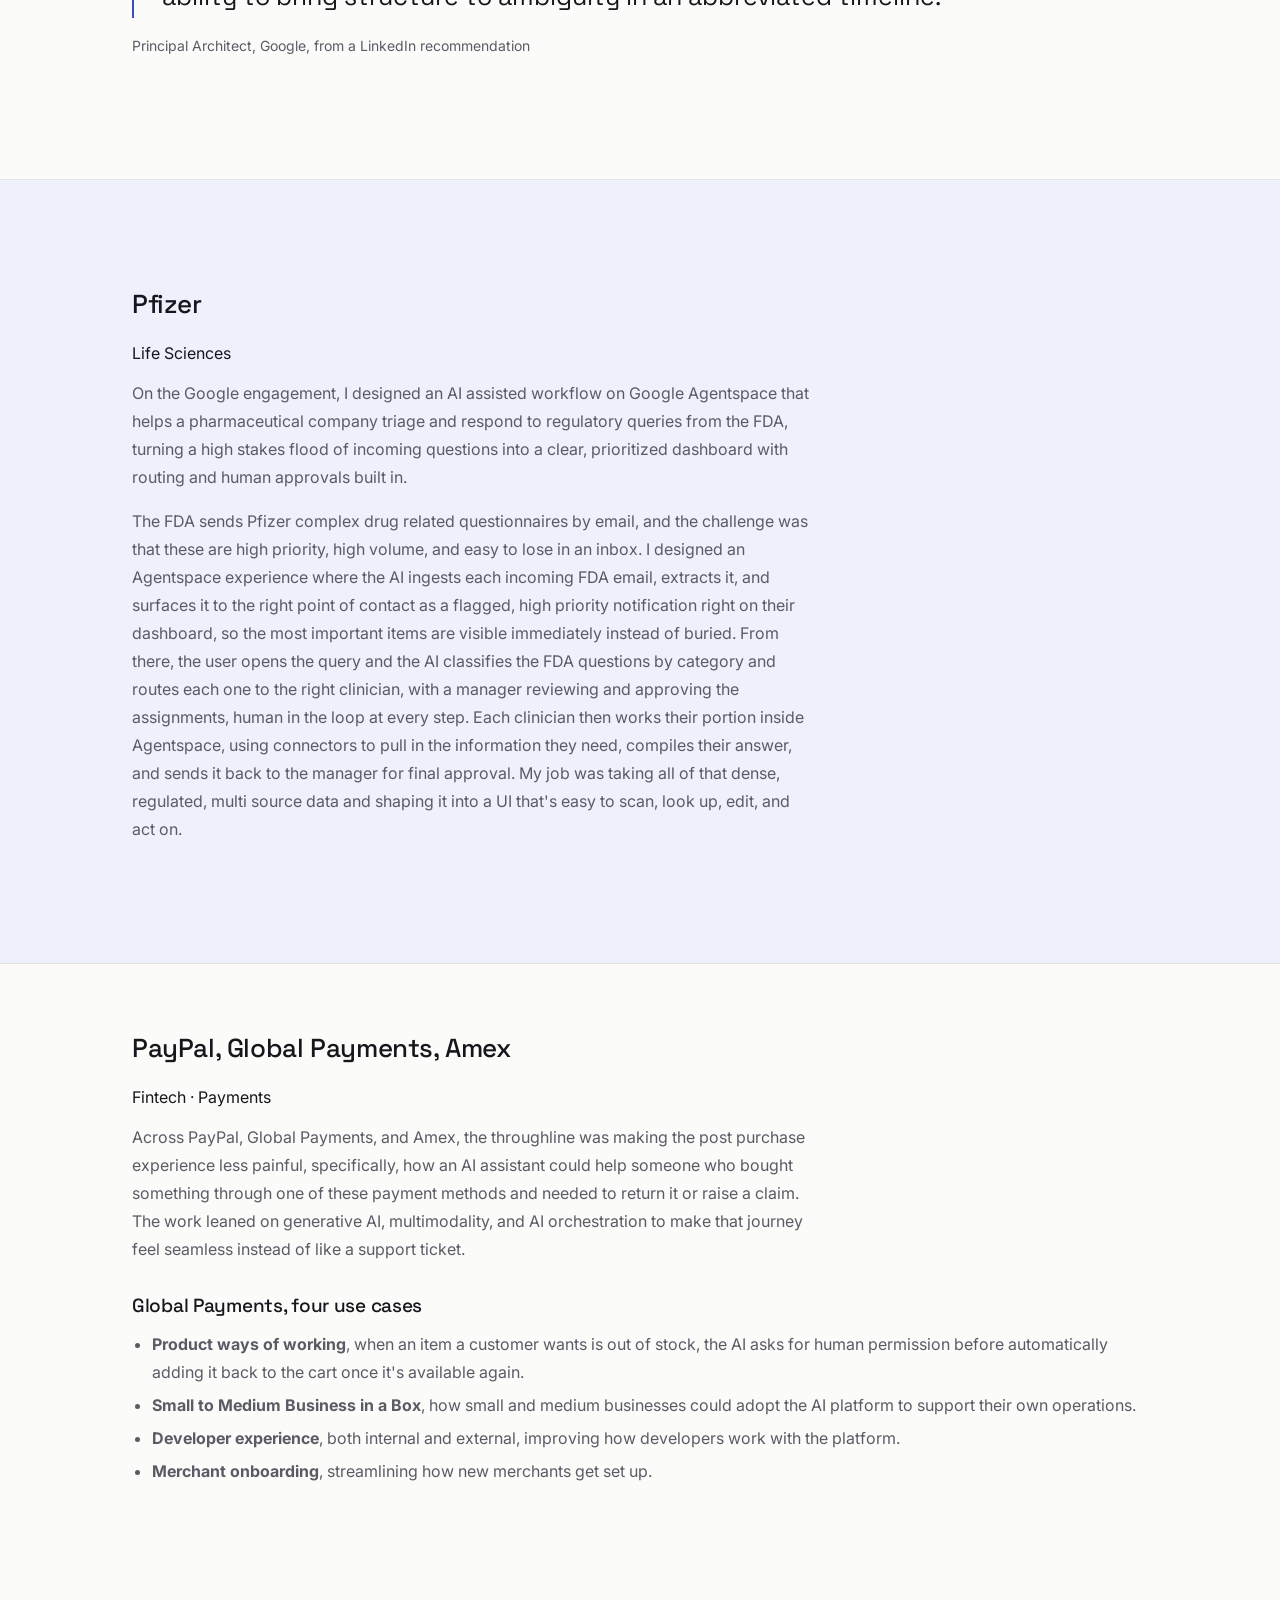
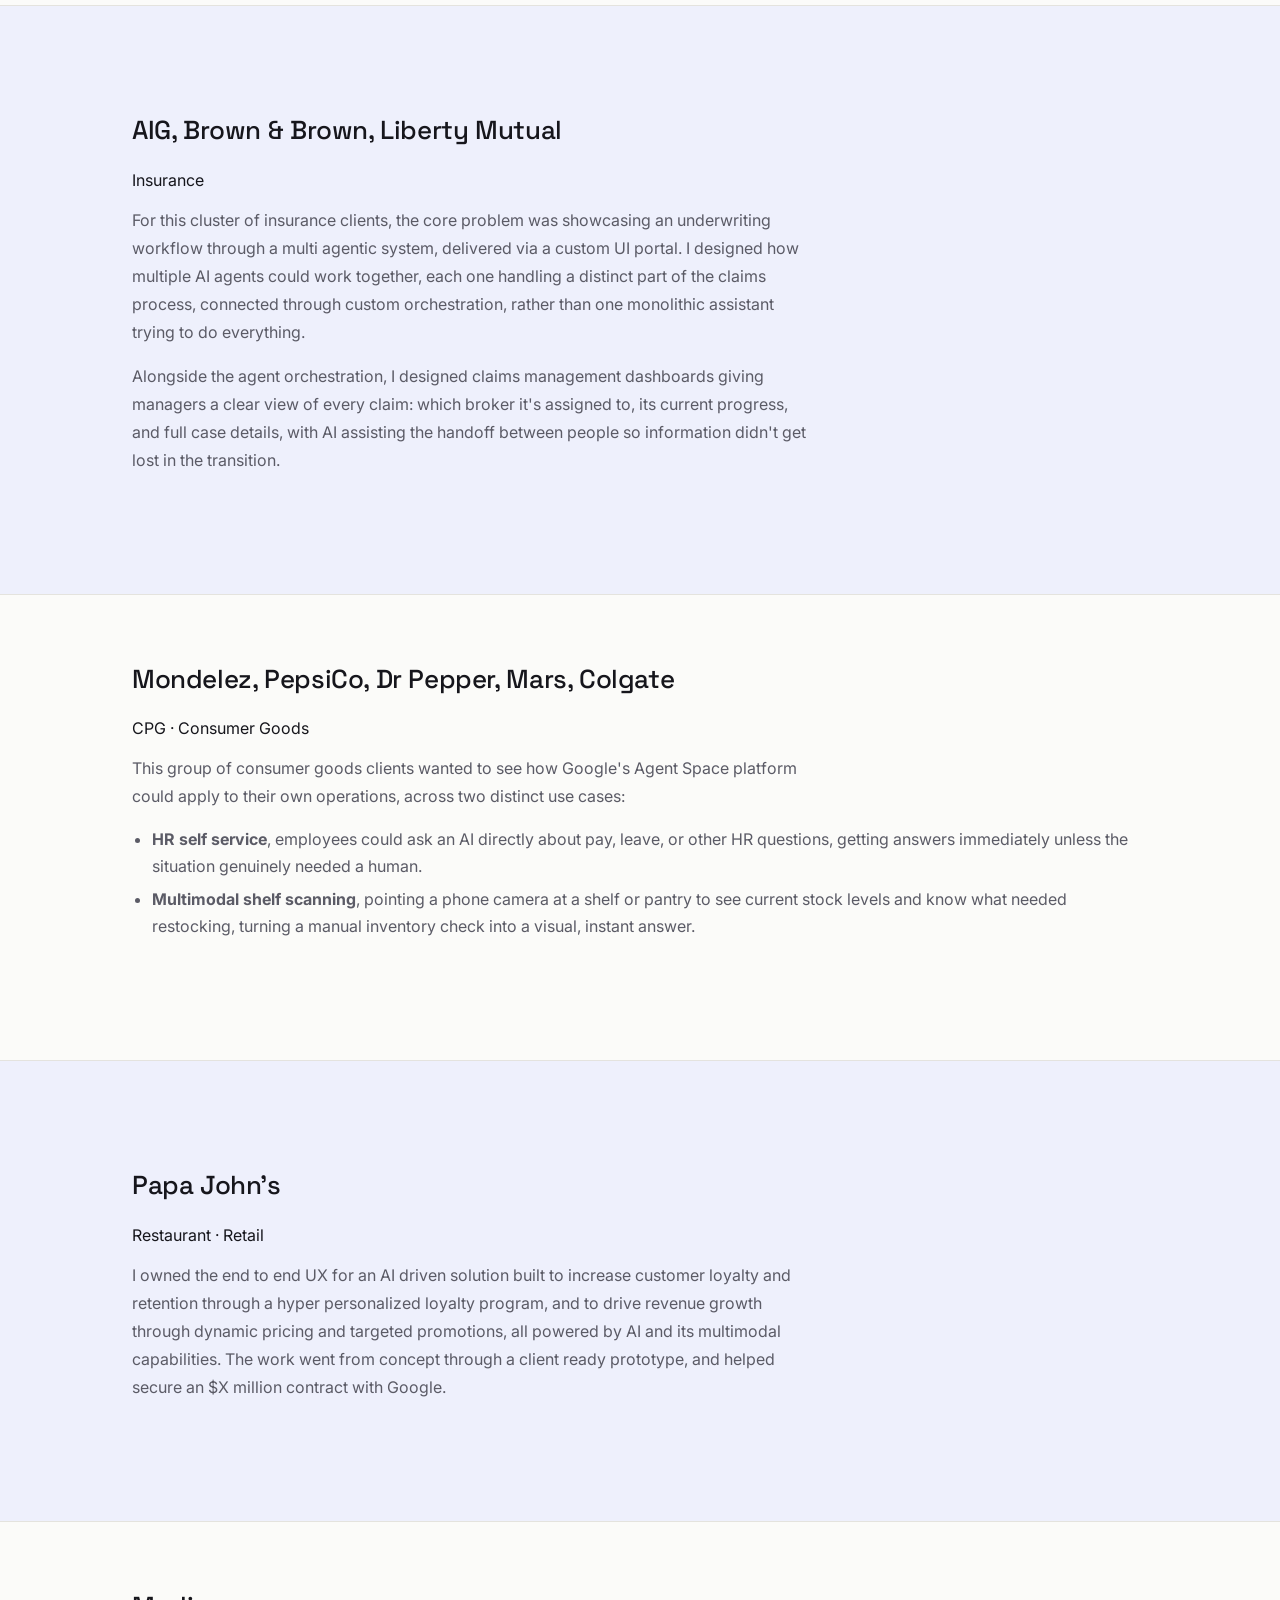
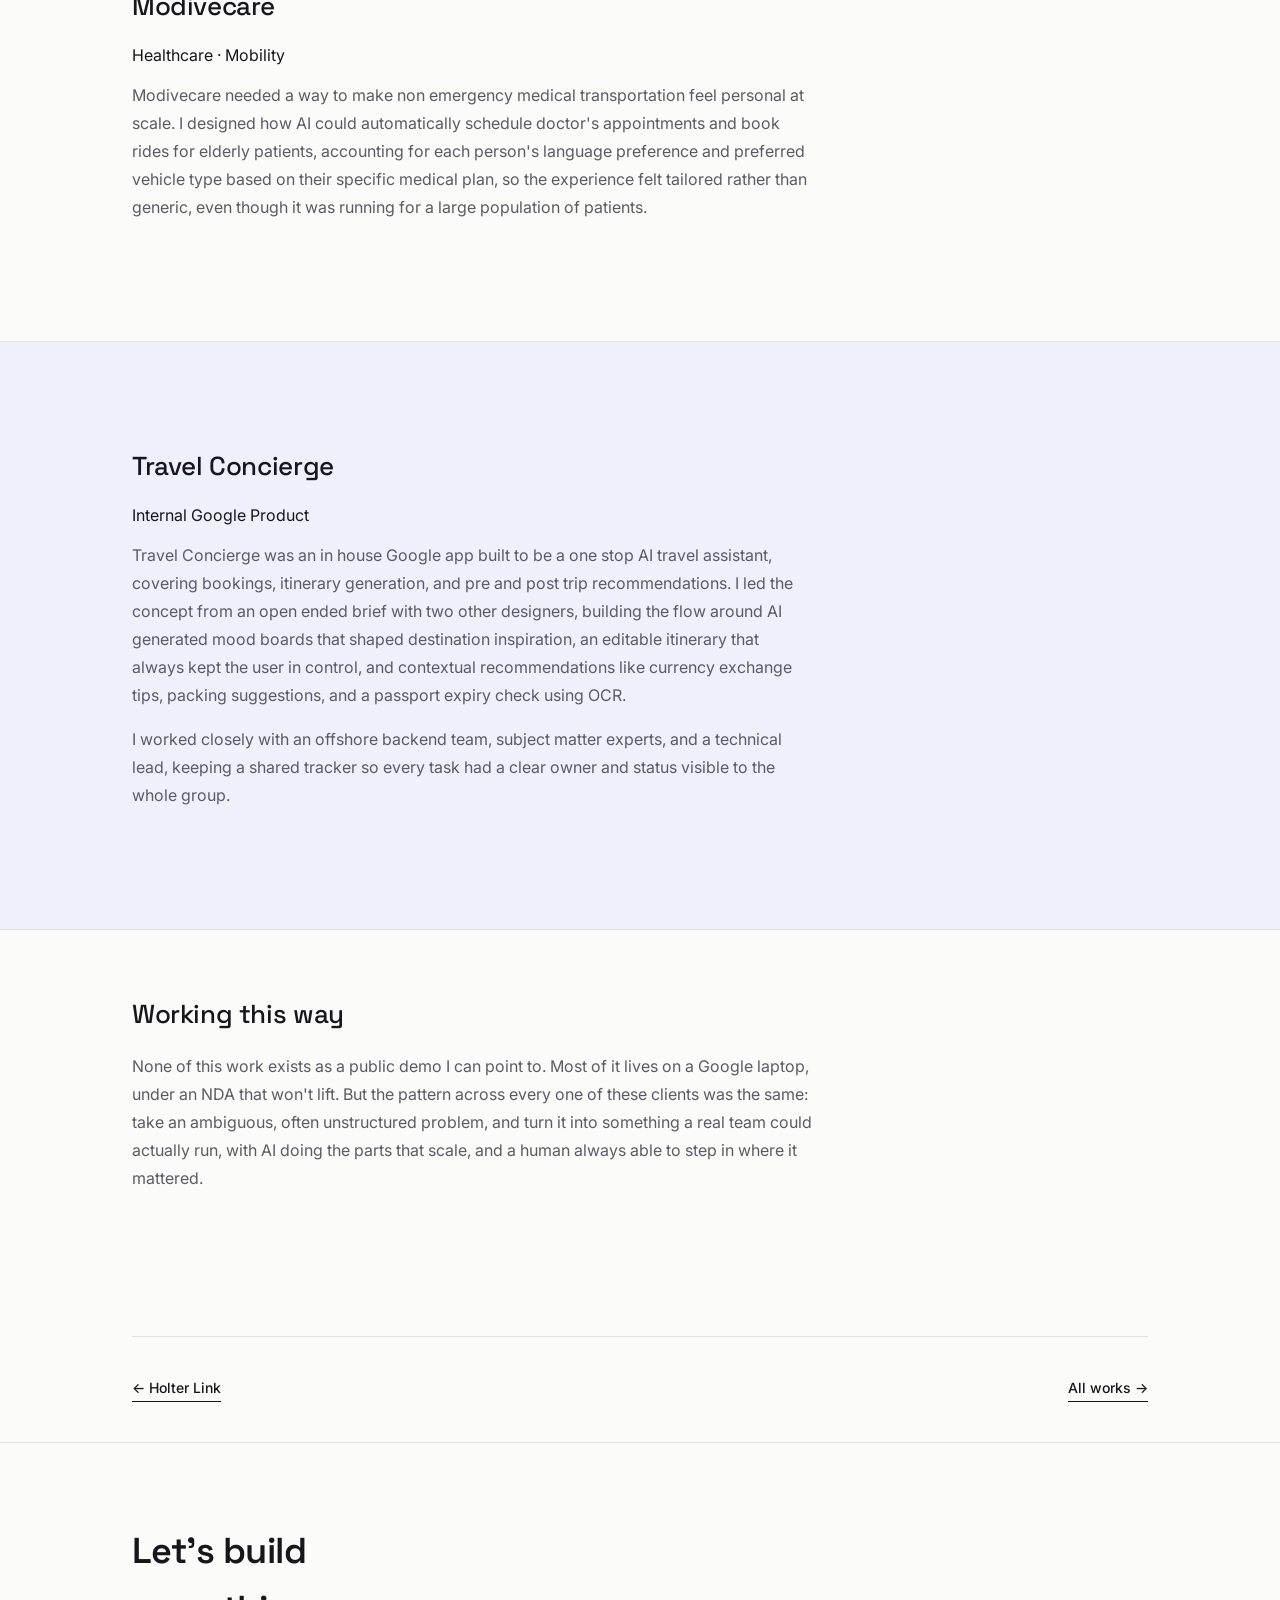
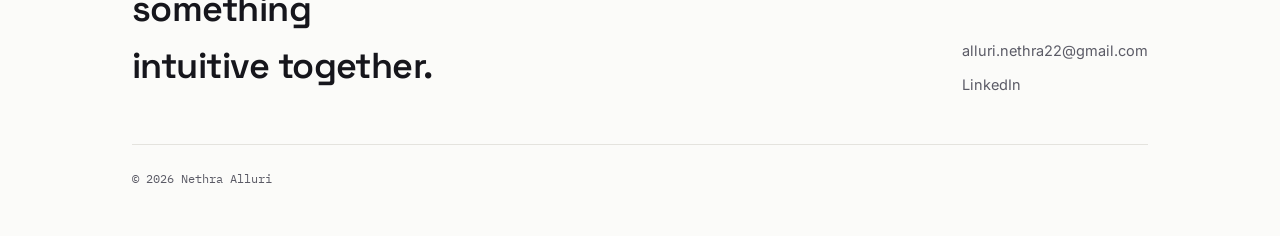
==== commit 3d2ba53e: "Add files via upload" ====
--- a/google-work.html
+++ b/google-work.html
@@ -59,7 +59,8 @@
 <section class="section prose section-band band-indigo" style="background:var(--accent-tint);">
 <div class="wrap">
     <h2>Pfizer</h2>
-    <span class="m-label" style="margin-bottom:12px; display:block;">Life Sciences</span>    <p>Pfizer needed a way to handle incoming FDA questions related to drug development, a process that started as unstructured information with no clear workflow. I designed the end to end UX for triaging these questions, segregating them into categories, routing each to the right technician, consolidating the responses, and sending a finished answer back up to leadership. The goal was turning a genuinely ambiguous intake process into something a real team could run reliably under time pressure.</p>
+    <span class="m-label" style="margin-bottom:12px; display:block;">Life Sciences</span>    <p>On the Google engagement, I designed an AI assisted workflow on Google Agentspace that helps a pharmaceutical company triage and respond to regulatory queries from the FDA, turning a high stakes flood of incoming questions into a clear, prioritized dashboard with routing and human approvals built in.</p>
+    <p>The FDA sends Pfizer complex drug related questionnaires by email, and the challenge was that these are high priority, high volume, and easy to lose in an inbox. I designed an Agentspace experience where the AI ingests each incoming FDA email, extracts it, and surfaces it to the right point of contact as a flagged, high priority notification right on their dashboard, so the most important items are visible immediately instead of buried. From there, the user opens the query and the AI classifies the FDA questions by category and routes each one to the right clinician, with a manager reviewing and approving the assignments, human in the loop at every step. Each clinician then works their portion inside Agentspace, using connectors to pull in the information they need, compiles their answer, and sends it back to the manager for final approval. My job was taking all of that dense, regulated, multi source data and shaping it into a UI that's easy to scan, look up, edit, and act on.</p>
 </div>
 </section>
 
